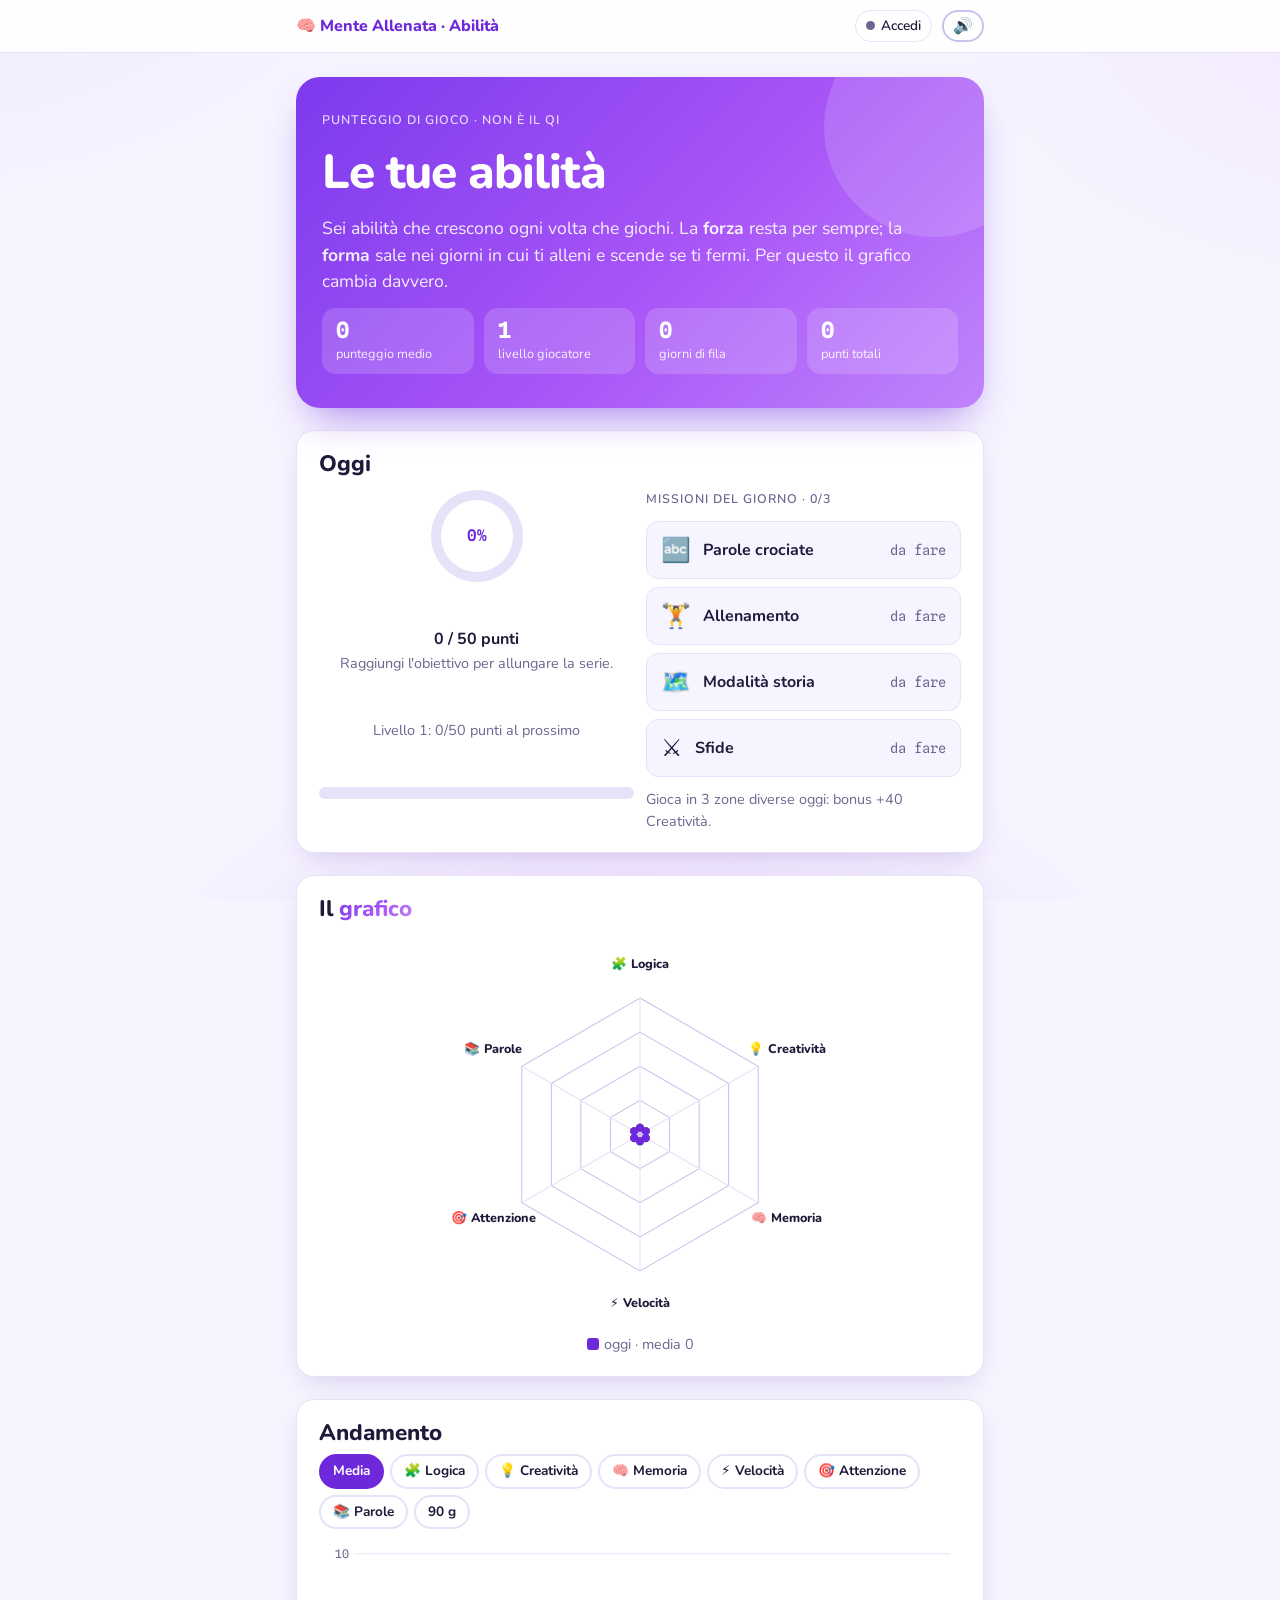
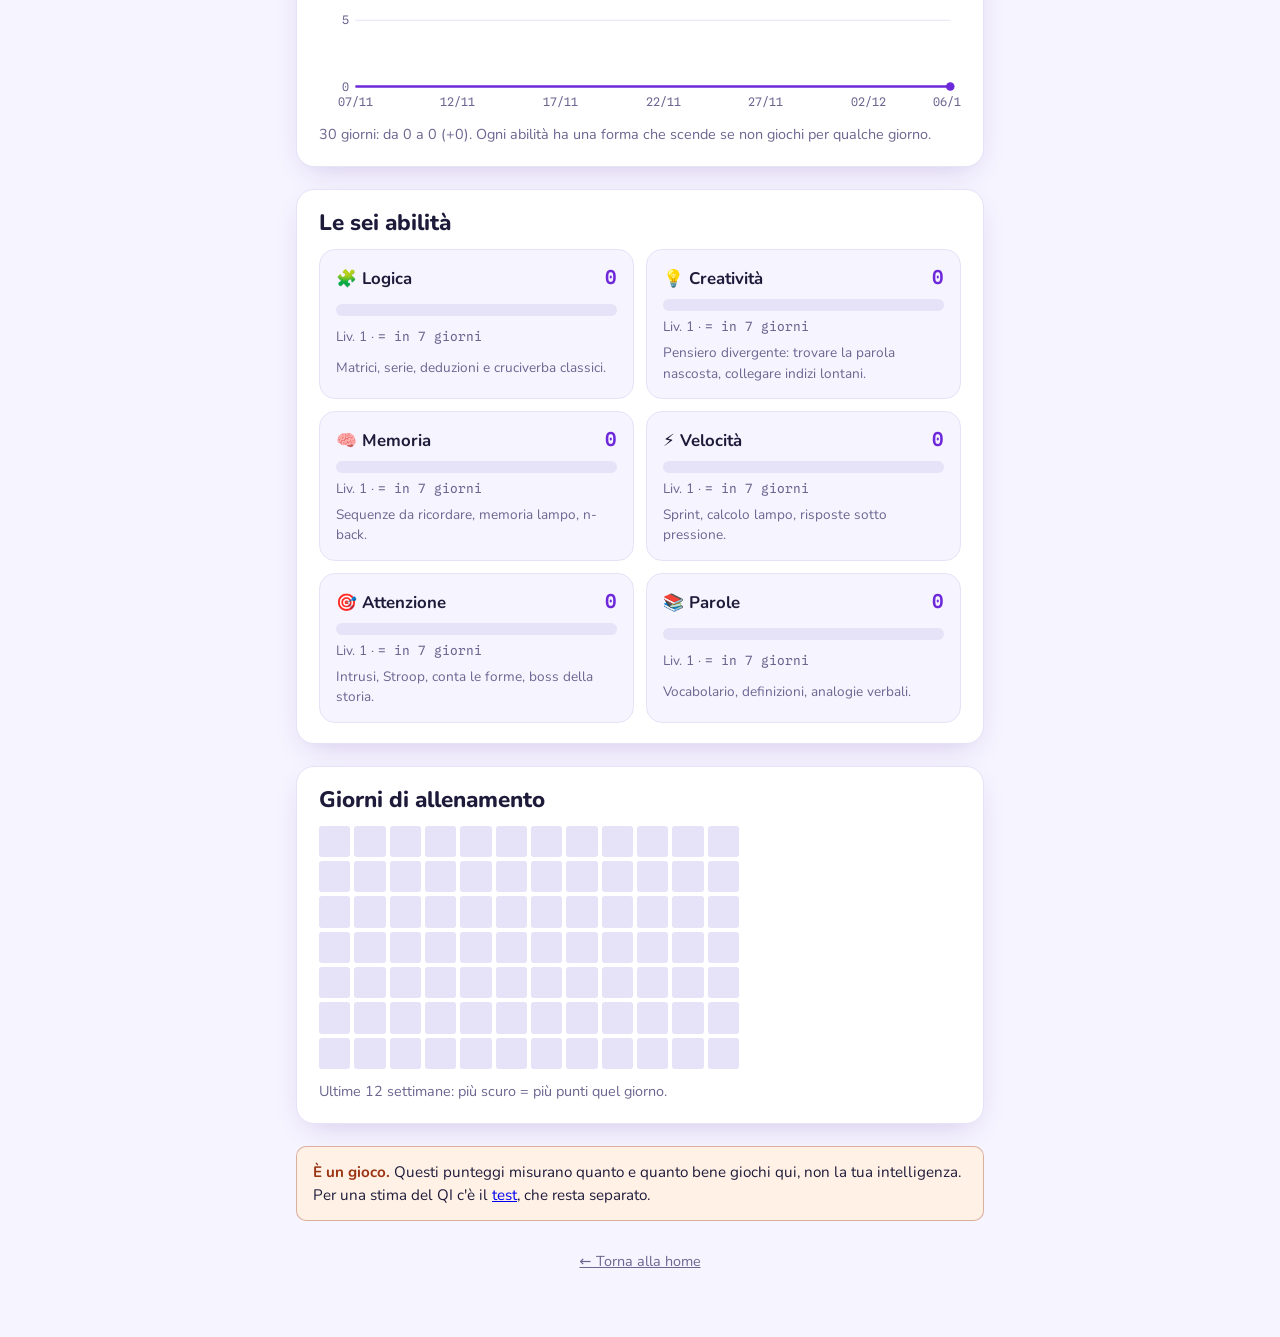
==== abilita/index.html @ a2bbafef "Parole crociate infinite e grafico delle abilità di gioco - parole/: parola nascosta stile CodyCross" ====
<!doctype html>
<html lang="it">
<head>
<meta charset="utf-8">
<meta name="viewport" content="width=device-width,initial-scale=1,viewport-fit=cover">
<title>Le tue abilità · Mente Allenata</title>
<meta name="description" content="Il grafico delle tue abilità di gioco: logica, creatività, memoria, velocità, attenzione e parole. Cresce con giochi, allenamenti, storia e parole crociate.">
<link rel="stylesheet" href="https://fonts.googleapis.com/css2?family=Nunito:wght@500;700;800&family=Spline+Sans+Mono:wght@400;500;600&display=swap">
<link rel="stylesheet" href="../stile.css">
<style>
.kpis{display:grid;grid-template-columns:repeat(auto-fit,minmax(130px,1fr));gap:10px}
.kpi{background:rgba(255,255,255,.16);border-radius:14px;padding:10px 14px;display:grid;gap:2px}
.kpi b{font-family:var(--font-mono);font-size:1.4rem;line-height:1.1}
.kpi span{font-size:.8rem;opacity:.9}
.top{display:grid;grid-template-columns:repeat(auto-fit,minmax(150px,1fr));gap:12px}
.big{font-size:2.6rem;font-weight:800;line-height:1}
.lvbar{height:12px;background:var(--border);border-radius:6px;overflow:hidden}.lvbar>i{display:block;height:100%;background:var(--grad);border-radius:6px}
.skills{display:grid;grid-template-columns:repeat(auto-fit,minmax(260px,1fr));gap:12px}
.skill{display:grid;gap:6px;padding:14px 16px;border-radius:16px;background:var(--bg);border:1px solid var(--border)}
.skill .h{display:flex;justify-content:space-between;align-items:baseline;gap:8px}
.skill .h b{font-size:1.05rem}.skill .h .p{font-family:var(--font-mono);font-weight:600;color:var(--brand);font-size:1.2rem}
.skill .d{font-size:.85rem;color:var(--muted)}
.skill .delta{font-size:.8rem;font-family:var(--font-mono)}.delta.up{color:var(--ok)}.delta.down{color:var(--bad)}
.missioni{display:grid;gap:8px}
.mis{display:flex;align-items:center;gap:12px;padding:10px 14px;border-radius:12px;background:var(--bg);border:1px solid var(--border);text-decoration:none;color:inherit}
.mis.ok{background:var(--ok-soft);border-color:color-mix(in srgb,var(--ok) 35%,transparent)}
.mis .ic{font-size:1.5rem}.mis b{flex:1}.mis .st{font-family:var(--font-mono);font-size:.85rem;color:var(--muted)}
.heat{display:grid;grid-template-columns:repeat(12,1fr);grid-auto-flow:column;grid-template-rows:repeat(7,1fr);gap:4px;max-width:420px}
.heat i{display:block;aspect-ratio:1;border-radius:3px;background:var(--border)}
.heat i.l1{background:var(--brand-200)}.heat i.l2{background:var(--brand-300)}.heat i.l3{background:var(--brand-400)}.heat i.l4{background:var(--brand)}
.ring{--p:0;width:92px;height:92px;border-radius:50%;background:conic-gradient(var(--brand) calc(var(--p)*1%),var(--border) 0);display:grid;place-items:center;margin:0 auto}
.ring span{width:72px;height:72px;border-radius:50%;background:var(--surface);display:grid;place-items:center;font-family:var(--font-mono);font-weight:600;color:var(--brand)}
.toggle{display:flex;gap:6px;flex-wrap:wrap}
.toggle button{appearance:none;border:2px solid var(--border);background:var(--surface);border-radius:999px;padding:5px 12px;font-weight:700;cursor:pointer;font-size:.85rem}
.toggle button.on{background:var(--brand);color:#fff;border-color:var(--brand)}
.chart.linea{height:auto;aspect-ratio:600/160}
</style>
</head>
<body>
<div class="bar"><div class="bar-in"><div class="title"><a href="../" style="color:inherit;text-decoration:none">🧠 Mente Allenata</a> · Abilità</div><div class="scores"></div><span id="cardAccedi" style="margin-left:auto"></span><span id="barSound"></span></div></div>
<main class="wrap" id="app">
<section class="hero">
  <div class="eyebrow">Punteggio di gioco · non è il QI</div>
  <h1>Le tue abilità</h1>
  <p>Sei abilità che crescono ogni volta che giochi. La <b>forza</b> resta per sempre; la <b>forma</b> sale nei giorni in cui ti alleni e scende se ti fermi. Per questo il grafico cambia davvero.</p>
  <div class="kpis" id="kpis"></div>
</section>
<section class="card stack"><div class="sec-head"><h2>Oggi</h2></div><div id="oggi"></div></section>
<section class="card stack"><h2>Il <span class="grad">grafico</span></h2><div id="radar"></div></section>
<section class="card stack"><div class="sec-head" style="display:flex;justify-content:space-between;flex-wrap:wrap;gap:8px;align-items:center"><h2>Andamento</h2><div class="toggle" id="toggle"></div></div><div id="linea"></div><p class="hint" id="lineaNota"></p></section>
<section class="card stack"><h2>Le sei abilità</h2><div class="skills" id="skills"></div></section>
<section class="card stack"><h2>Giorni di allenamento</h2><div class="heat" id="heat"></div><p class="hint">Ultime 12 settimane: più scuro = più punti quel giorno.</p></section>
<section class="note"><strong>È un gioco.</strong> Questi punteggi misurano quanto e quanto bene giochi qui, non la tua intelligenza. Per una stima del QI c'è il <a href="../test.html">test</a>, che resta separato.</section>
<p class="foot"><a href="../" style="color:var(--muted)">← Torna alla home</a></p>
</main>
<script>window.RACCOLTA_ENDPOINT="https://script.google.com/macros/s/AKfycbzgsmL26nxf3wzvzADgJ4ulpLXbfru19l_NfYDS-NGeXM5lYN4QLITrEe-sNHm23iBi/exec";</script>
<script src="../js/account.js"></script>
<script src="../sfide/effetti.js"></script>
<script src="../js/abilita.js"></script>
<script>
(function(){
'use strict';
const A=window.Abilita,FX=window.Effetti,$=(s)=>document.querySelector(s);
let campo='tot',giorni=30;
function render(){
  const s=A.stato();
  $('#kpis').innerHTML=`<div class="kpi"><b>${s.totale}</b><span>punteggio medio</span></div><div class="kpi"><b>${s.livello}</b><span>livello giocatore</span></div><div class="kpi"><b>${s.serie}${s.serie?' 🔥':''}</b><span>giorni di fila</span></div><div class="kpi"><b>${s.xp}</b><span>punti totali</span></div>`;
  const pct=Math.min(100,Math.round(100*s.oggi/s.obiettivo));
  const F=A.FONTI;const fontiMis=['parole','allenamento','storia','sfide'];
  const nf=fontiMis.filter(f=>s.fontiOggi[f]>0).length;
  const mis=fontiMis.map(f=>`<a class="mis ${s.fontiOggi[f]?'ok':''}" href="../${F[f].url}"><span class="ic">${F[f].ic}</span><b>${F[f].nome}</b><span class="st">${s.fontiOggi[f]?'✓ +'+s.fontiOggi[f]:'da fare'}</span></a>`).join('');
  $('#oggi').innerHTML=`<div class="two"><div class="stack" style="justify-items:center;text-align:center"><div class="ring" style="--p:${pct}"><span>${pct}%</span></div><div><b>${s.oggi} / ${s.obiettivo} punti</b><br><span class="hint">${pct>=100?'Obiettivo raggiunto! Serie salva. 🔥':'Raggiungi l\'obiettivo per allungare la serie.'}</span></div><div class="hint">Livello ${s.livello}: ${s.xpLivello}/${s.xpProssimo} punti al prossimo</div><div class="lvbar" style="width:100%"><i style="width:${Math.min(100,100*s.xpLivello/s.xpProssimo)}%"></i></div></div>
  <div class="stack"><div class="eyebrow">Missioni del giorno · ${nf}/3</div><div class="missioni">${mis}</div><span class="hint">${s.bonusOggi?'🎁 Bonus missioni preso: +40 Creatività.':'Gioca in 3 zone diverse oggi: bonus +40 Creatività.'}</span></div></div>`;
  $('#radar').innerHTML=A.radarHtml(s.punteggi)+`<div class="legend"><span><i style="background:var(--brand)"></i>oggi · media ${s.totale}</span></div>`;
  const ser=A.storico(giorni);$('#linea').innerHTML=A.lineaHtml(ser,campo==='tot'?'tot':'p_'+campo);
  const first=ser[0],last=ser[ser.length-1];const v0=campo==='tot'?first.tot:first.p[campo],v1=campo==='tot'?last.tot:last.p[campo];
  $('#lineaNota').textContent=`${giorni} giorni: da ${v0} a ${v1} (${v1-v0>=0?'+':''}${v1-v0}). Ogni abilità ha una forma che scende se non giochi per qualche giorno.`;
  $('#toggle').innerHTML=`<button class="${campo==='tot'?'on':''}" data-c="tot">Media</button>`+A.SKILLS.map(k=>`<button class="${campo===k.id?'on':''}" data-c="${k.id}">${k.ic} ${k.nome}</button>`).join('')+`<button class="${giorni===90?'on':''}" data-g="90">90 g</button>`;
  const prev=A.storico(8)[0].p;
  $('#skills').innerHTML=A.SKILLS.map(k=>{const p=s.punteggi[k.id],d=p-prev[k.id];return`<div class="skill"><div class="h"><b>${k.ic} ${k.nome}</b><span class="p">${p}</span></div><div class="lvbar"><i style="width:${Math.min(100,(p%50)*2)}%"></i></div><div class="d">Liv. ${A.livelloAbilita(p)} · <span class="delta ${d>0?'up':d<0?'down':''}">${d>0?'▲ +':d<0?'▼ ':''}${d||'='} in 7 giorni</span></div><div class="d">${k.desc}</div></div>`}).join('');
  // heat map 12 settimane (colonne = settimane, righe = lun..dom)
  const today=new Date();const dow=(today.getDay()+6)%7;const cells=[];const start=new Date(today);start.setDate(today.getDate()-dow-77);
  for(let i=0;i<84;i++){const d=new Date(start);d.setDate(start.getDate()+i);const k=A.dayKey(d);const g=s.giorni[k];const xp=g?g.xp:0;const l=xp>=s.obiettivo*2?4:xp>=s.obiettivo?3:xp>=20?2:xp>0?1:0;cells.push(`<i class="l${l}" title="${k}: ${xp} punti"></i>`)}
  $('#heat').innerHTML=cells.join('');
}
// la linea per singola abilità legge p_<id>: adattiamo lineaHtml passando un campo derivato
const _linea=A.lineaHtml;A.lineaHtml=(ser,c)=>{if(c.startsWith('p_')){const id=c.slice(2);ser=ser.map(x=>Object.assign({},x,{v:x.p[id]}));c='v'}return _linea(ser,c)};
document.addEventListener('click',e=>{const b=e.target.closest('#toggle button');if(!b)return;if(b.dataset.c)campo=b.dataset.c;if(b.dataset.g)giorni=giorni===90?30:90;render()});
$('#barSound').innerHTML=FX.soundButtonHtml();FX.bindSoundButton();
window.addEventListener('testqi:account',render);
render();
})();
</script>
</body>
</html>
---- stile.css ----
/* Tema unico e fisso (nessun tema chiaro/scuro di sistema): un solo colore di marca, il viola, con le sue sfumature. */
:root{
  --brand:#6d28d9; --brand-600:#5b21b6; --brand-400:#8b5cf6; --brand-300:#a78bfa; --brand-200:#ddd6fe; --brand-100:#ede9fe; --brand-50:#f5f3ff;
  --bg:#f6f4ff; --surface:#ffffff; --fg:#1e1b3a; --muted:#6b6690; --border:#e6e2f7; --border-strong:#c9c2ee;
  --accent:var(--brand); --accent-fg:#ffffff; --accent-soft:var(--brand-100);
  --warn:#9a3412; --warn-soft:#fff1e6; --ok:#166534; --ok-soft:#e3f8ea; --bad:#9f1239; --bad-soft:#ffe4ea;
  --me:var(--brand); --me-soft:var(--brand-100); --opp:#be185d; --opp-soft:#fce7f3;
  --focus:#7c3aed;
  --shadow:0 10px 30px -12px rgba(76,29,149,.25);
  --grad:linear-gradient(135deg,#7c3aed 0%,#a855f7 55%,#c084fc 100%);
  --font-body:'Nunito',system-ui,-apple-system,'Segoe UI',Roboto,sans-serif;
  --font-mono:'Spline Sans Mono',ui-monospace,SFMono-Regular,Menlo,Consolas,monospace;
}
*{box-sizing:border-box}
html,body{height:100%}
body{margin:0;background:var(--bg);background-image:radial-gradient(900px 500px at -10% -10%,#ede9fe 0%,transparent 60%),radial-gradient(800px 500px at 110% 0%,#f3e8ff 0%,transparent 60%),radial-gradient(900px 600px at 50% 120%,#e9d5ff 0%,transparent 60%);background-attachment:fixed;color:var(--fg);font-family:var(--font-body);font-size:16px;line-height:1.5;-webkit-font-smoothing:antialiased}
h1,h2,h3{text-wrap:balance;line-height:1.2;margin:0}
h1{font-size:clamp(1.9rem,5vw,2.8rem);font-weight:800;letter-spacing:-.02em}
.grad{background:var(--grad);-webkit-background-clip:text;background-clip:text;color:transparent}
h2{font-size:1.4rem;font-weight:800}
h3{font-size:1.05rem;font-weight:800}
p{margin:0}
button,select,input{font:inherit;color:inherit}
:focus-visible{outline:3px solid var(--focus);outline-offset:2px}
.mono{font-family:var(--font-mono);font-variant-numeric:tabular-nums}
svg{display:block;max-width:100%}

/* barra con punteggi e timer */
.bar{position:sticky;top:0;z-index:5;background:rgba(255,255,255,.85);backdrop-filter:blur(10px);border-bottom:1px solid var(--border)}
.bar-in{max-width:720px;margin:0 auto;padding-block:8px;padding-left:max(16px,env(safe-area-inset-left,0px));padding-right:max(16px,env(safe-area-inset-right,0px));display:flex;align-items:center;gap:10px;min-height:52px}
.bar .title{font-weight:800;color:var(--brand);min-width:0;overflow:hidden;text-overflow:ellipsis;white-space:nowrap}
.bar .scores{display:flex;gap:6px;min-width:0;flex:1;justify-content:center}
.bar .sc{display:inline-flex;align-items:center;gap:6px;padding:3px 10px;border-radius:999px;font-size:.9rem;min-width:0}
.bar .sc .n{overflow:hidden;text-overflow:ellipsis;white-space:nowrap;max-width:9ch;font-weight:500}
.bar .sc .v{font-family:var(--font-mono);font-weight:600}
.bar .sc.me{background:var(--me-soft);color:var(--me)}
.bar .sc.opp{background:var(--opp-soft);color:var(--opp)}
.bar .timer{margin-left:auto;font-family:var(--font-mono);font-variant-numeric:tabular-nums;font-weight:600;padding:4px 10px;border-radius:6px;background:var(--accent-soft);color:var(--fg);white-space:nowrap}
.bar .timer.low{background:var(--warn-soft);color:var(--warn)}
.bar .timer.hidden-timer{display:none}
.progress{height:3px;background:var(--border)}
.progress>i{display:block;height:100%;background:var(--accent);width:0;transition:width 1s linear}

.wrap{max-width:720px;margin:0 auto;padding-block:24px 64px;padding-left:max(16px,env(safe-area-inset-left,0px));padding-right:max(16px,env(safe-area-inset-right,0px));display:grid;gap:22px}
.eyebrow{font-size:.78rem;letter-spacing:.08em;text-transform:uppercase;color:var(--muted);font-weight:600}
.lede{font-size:1.1rem;color:var(--muted);max-width:60ch}
.stack{display:grid;gap:12px}
.card{background:var(--surface);border:1px solid var(--border);border-radius:18px;padding:20px 22px;display:grid;gap:12px;box-shadow:var(--shadow)}
.note{background:var(--warn-soft);border:1px solid color-mix(in srgb,var(--warn) 35%,transparent);border-radius:10px;padding:14px 16px;font-size:.95rem}
.note strong{color:var(--warn)}
.err{background:var(--bad-soft);border:1px solid color-mix(in srgb,var(--bad) 35%,transparent);border-radius:10px;padding:14px 16px;font-size:.95rem}
.btn{appearance:none;border:2px solid var(--border-strong);background:var(--surface);border-radius:999px;padding:11px 20px;font-weight:800;cursor:pointer;display:inline-flex;align-items:center;gap:8px;text-decoration:none;color:var(--fg);transition:transform .15s,box-shadow .15s}
.btn:active{transform:scale(.97)}
.btn:hover{border-color:var(--fg)}
.btn.primary{background:var(--grad);color:#fff;border-color:transparent;box-shadow:0 8px 20px -8px rgba(109,40,217,.7)}
.btn.primary:hover{filter:brightness(1.06);box-shadow:0 12px 24px -8px rgba(109,40,217,.8)}
.btn.big{font-size:1.1rem;padding:14px 22px}
.btn[disabled]{opacity:.5;cursor:not-allowed}
.actions{display:flex;flex-wrap:wrap;gap:10px;align-items:center}
.two{display:grid;grid-template-columns:repeat(auto-fit,minmax(240px,1fr));gap:12px}
.field{display:grid;gap:6px}
.field label{font-weight:500}
.field input,.field select{padding:10px 12px;border:2px solid var(--border);border-radius:8px;background:var(--surface);color:var(--fg);width:100%}
.field input.code{font-family:var(--font-mono);font-size:1.4rem;letter-spacing:.2em;text-transform:uppercase;max-width:220px}
.field input:focus,.field select:focus{border-color:var(--accent);outline:none}
.hint{color:var(--muted);font-size:.9rem}
.checks{display:flex;flex-wrap:wrap;gap:8px 16px}
.checks label{display:inline-flex;gap:6px;align-items:center;font-weight:500}
.codebox{display:grid;gap:6px;justify-items:center;padding:22px;background:var(--surface);border:2px dashed var(--brand-300);border-radius:18px;box-shadow:var(--shadow)}
.codebox .code{font-family:var(--font-mono);font-size:clamp(2.4rem,10vw,3.4rem);font-weight:600;letter-spacing:.25em;color:var(--accent)}
.codebox .lnk{font-family:var(--font-mono);font-size:.85rem;color:var(--muted);overflow-wrap:anywhere;text-align:center}
.pl{display:flex;align-items:center;gap:10px;padding:10px 12px;border-radius:8px;background:var(--bg)}
.pl .dot{width:10px;height:10px;border-radius:50%;background:var(--border-strong);flex:none}
.pl .dot.on{background:var(--ok)}
.pl .nm{font-weight:600}
.pl .st{color:var(--muted);font-size:.9rem;margin-left:auto}
.spin{display:inline-block;width:14px;height:14px;border:2px solid var(--border-strong);border-top-color:var(--accent);border-radius:50%;animation:sp 1s linear infinite;vertical-align:-2px}
@keyframes sp{to{transform:rotate(360deg)}}

/* quesito */
.q{font-size:1.15rem;font-weight:500}
.q .small{display:block;color:var(--muted);font-size:.9rem;font-weight:400;margin-top:4px}
.seq{font-family:var(--font-mono);font-size:clamp(1.4rem,5vw,2rem);font-weight:600;letter-spacing:.04em;display:flex;flex-wrap:wrap;gap:.3em .6em;align-items:baseline}
.seq .qm{color:var(--accent)}
.analogy{font-size:clamp(1.3rem,4.5vw,1.8rem);font-weight:600;display:flex;flex-wrap:wrap;gap:.25em .5em;align-items:baseline}
.analogy .qm{color:var(--accent)}
.analogy .op{color:var(--muted);font-weight:400}
.opts{display:grid;gap:10px}
.opts.text{grid-template-columns:repeat(auto-fit,minmax(140px,1fr))}
.opts.fig{grid-template-columns:repeat(auto-fit,minmax(100px,1fr))}
.opt{appearance:none;border:2px solid var(--border);background:var(--surface);border-radius:14px;box-shadow:0 2px 8px -4px rgba(76,29,149,.15);padding:12px 14px;cursor:pointer;display:flex;align-items:center;gap:12px;text-align:left;min-width:0;position:relative}
.opt:hover{border-color:var(--brand-300);transform:translateY(-1px)}
.opt.sel{border-color:var(--me);background:var(--me-soft)}
.opt.right{border-color:var(--ok);background:var(--ok-soft)}
.opt.wrong{border-color:var(--bad);background:var(--bad-soft)}
.opt[disabled]{cursor:default}
.opt .k{font-family:var(--font-mono);font-size:.8rem;color:var(--muted);flex:none;width:1.4em}
.opt .v{font-weight:500;min-width:0;overflow-wrap:anywhere}
.opt.fig{flex-direction:column;align-items:center;gap:6px;padding:10px}
.opt.fig svg{width:100%;height:auto;max-width:110px;aspect-ratio:1;color:var(--fg)}
.opt .tag{position:absolute;top:-8px;right:-6px;display:flex;gap:3px}
.opt .tag i{font-style:normal;font-size:.7rem;font-weight:700;padding:1px 6px;border-radius:999px;color:#fff}
.opt .tag i.me{background:var(--me)}
.opt .tag i.opp{background:var(--opp)}
.grid3{display:grid;grid-template-columns:repeat(3,minmax(0,1fr));gap:8px;max-width:360px;width:100%;background:var(--surface);border:1px solid var(--border);border-radius:12px;padding:10px}
.grid3 .cell{aspect-ratio:1;min-width:0;border:1px solid var(--border);border-radius:6px;display:flex;align-items:center;justify-content:center;color:var(--fg)}
.grid3 .cell svg{width:92%;height:92%}
.grid3 .cell.ask{border:2px dashed var(--accent);color:var(--accent);font-family:var(--font-mono);font-size:1.8rem;font-weight:600}
.figbox{background:var(--surface);border:1px solid var(--border);border-radius:12px;padding:14px;display:inline-flex;color:var(--fg)}
.figbox svg{width:150px;height:150px;aspect-ratio:1}
.wait{display:flex;align-items:center;gap:10px;padding:12px 14px;border-radius:8px;background:var(--surface);border:1px solid var(--border);color:var(--muted)}

/* esito del turno */
.verdict{display:grid;gap:10px}
.vrow{display:grid;grid-template-columns:1fr auto auto;gap:12px;align-items:center;padding:10px 14px;border-radius:8px;background:var(--surface);border:1px solid var(--border)}
.vrow.me{border-left:4px solid var(--me)}
.vrow.opp{border-left:4px solid var(--opp)}
.vrow .nm{font-weight:600;min-width:0;overflow:hidden;text-overflow:ellipsis;white-space:nowrap}
.vrow .t{font-family:var(--font-mono);color:var(--muted);font-size:.9rem}
.vrow .pt{font-family:var(--font-mono);font-weight:700;font-size:1.1rem}
.vrow .pt.ok{color:var(--ok)}
.vrow .pt.bad{color:var(--bad)}
.countdown{font-family:var(--font-mono);font-size:clamp(4rem,20vw,7rem);font-weight:600;text-align:center;line-height:1;padding:40px 0;color:var(--accent)}

/* fine partita */
.final{display:grid;gap:6px;padding:26px 24px;background:var(--surface);border:1px solid var(--border);border-radius:20px;text-align:center;box-shadow:var(--shadow)}
.final .big{font-size:clamp(1.8rem,7vw,2.6rem);font-weight:800;line-height:1.1;background:var(--grad);-webkit-background-clip:text;background-clip:text;color:transparent}
.final .sub{color:var(--muted)}
.scoreline{display:grid;grid-template-columns:1fr auto 1fr;gap:16px;align-items:center;padding:14px 0}
.scoreline .p{display:grid;gap:2px;text-align:center}
.scoreline .p .n{font-weight:600;overflow:hidden;text-overflow:ellipsis;white-space:nowrap}
.scoreline .p .v{font-family:var(--font-mono);font-size:clamp(2rem,9vw,3rem);font-weight:600;line-height:1}
.scoreline .p.me .v{color:var(--me)}
.scoreline .p.opp .v{color:var(--opp)}
.scoreline .vs{color:var(--muted);font-weight:600}
table{border-collapse:collapse;width:100%;font-size:.95rem}
td,th{text-align:left;padding:8px 6px;border-bottom:1px solid var(--border);vertical-align:top}
th{font-weight:600;color:var(--muted);font-size:.85rem;text-transform:uppercase;letter-spacing:.05em}
td.num{font-family:var(--font-mono);font-variant-numeric:tabular-nums;text-align:right}
td.num.ok{color:var(--ok)}
td.num.bad{color:var(--bad)}
details{border:1px solid var(--border);border-radius:10px;background:var(--surface)}
details summary{cursor:pointer;padding:12px 16px;font-weight:600}
details .body{padding:0 16px 16px;display:grid;gap:12px}
@media (max-width:480px){
  .bar.ingame .title{display:none}
  .grid3{max-width:100%}
}
@media (prefers-reduced-motion:reduce){ .progress>i{transition:none} .spin{animation:none} }

/* comuni alle pagine di allenamento */
.grid3 .cell.ans{border:2px solid var(--ok);background:var(--ok-soft)}
.areas{display:grid;grid-template-columns:repeat(auto-fit,minmax(200px,1fr));gap:12px}
.area{background:var(--surface);border:2px solid var(--border);border-radius:18px;padding:16px 18px;display:grid;gap:8px;text-align:left;cursor:pointer;color:inherit;box-shadow:var(--shadow);transition:transform .15s,border-color .15s;font:inherit}
.area:hover{border-color:var(--brand-300);transform:translateY(-2px)}
.area .ic{font-size:1.6rem;line-height:1}
.area b{font-size:1.05rem}
.area .lv{display:flex;justify-content:space-between;align-items:center;font-size:.9rem;color:var(--muted)}
.area .lv .mono{color:var(--accent);font-weight:600}
.area .track{height:8px;background:var(--border);border-radius:4px;overflow:hidden}
.area .track>i{display:block;height:100%;background:var(--accent);border-radius:4px}
.area svg.spark{width:100%;height:36px;color:var(--accent)}
.badges{display:flex;flex-wrap:wrap;gap:8px}
.badge{display:inline-flex;align-items:center;gap:6px;padding:6px 12px;border-radius:999px;background:var(--surface);border:1px solid var(--border);font-size:.9rem}
.badge.off{opacity:.45;filter:grayscale(1)}
.badge .e{font-size:1.1rem}
.stat{display:grid;gap:2px;text-align:center}
.stat .v{font-family:var(--font-mono);font-size:1.6rem;font-weight:600;line-height:1.1}
.stat .l{font-size:.8rem;color:var(--muted);text-transform:uppercase;letter-spacing:.05em}
.stats{display:grid;grid-template-columns:repeat(auto-fit,minmax(110px,1fr));gap:12px}
.fb{display:grid;gap:8px;padding:14px 16px;border-radius:10px;border:1px solid var(--border);background:var(--surface)}
.fb.ok{border-color:var(--ok);background:var(--ok-soft)}
.fb.bad{border-color:var(--bad);background:var(--bad-soft)}
.fb b{font-size:1.1rem}
.memshow{height:160px;display:flex;align-items:center;justify-content:center;background:var(--surface);border:1px solid var(--border);border-radius:12px;font-family:var(--font-mono);font-size:4rem;font-weight:600;letter-spacing:.05em}
.memshow.small{font-size:1.05rem;color:var(--muted);font-family:var(--font-body);font-weight:400}
.field input.mem{font-family:var(--font-mono);font-size:1.4rem;letter-spacing:.15em;max-width:360px}
.chart{width:100%;height:160px;color:var(--accent)}
.chart text{fill:var(--muted);font-size:11px;font-family:var(--font-mono)}
.presets{display:flex;flex-wrap:wrap;gap:8px}
.preset{appearance:none;border:2px solid var(--border);background:var(--surface);border-radius:999px;padding:6px 14px;font-weight:600;cursor:pointer;font-size:.9rem}
.preset.on{border-color:var(--accent);background:var(--accent-soft)}
.vs-rec{font-size:.95rem;color:var(--muted)}

/* home */
.hero{display:grid;gap:14px;padding:34px 26px;border-radius:24px;background:var(--grad);color:#fff;box-shadow:0 20px 40px -16px rgba(109,40,217,.6);position:relative;overflow:hidden}
.hero::after{content:"";position:absolute;right:-60px;top:-60px;width:220px;height:220px;border-radius:50%;background:rgba(255,255,255,.14)}
.hero h1{color:#fff;font-size:clamp(2rem,6vw,3rem)}
.hero p{color:rgba(255,255,255,.9);font-size:1.1rem;max-width:56ch}
.hero .eyebrow{color:rgba(255,255,255,.8)}
.hero .btn.light{background:#fff;color:var(--brand);border-color:#fff}
.tiles{display:grid;grid-template-columns:repeat(auto-fit,minmax(230px,1fr));gap:14px}
.tile{display:grid;gap:8px;padding:20px;border-radius:18px;background:var(--surface);border:2px solid var(--border);box-shadow:var(--shadow);text-decoration:none;color:inherit;transition:transform .15s,border-color .15s;position:relative;align-content:start}
.tile:hover{transform:translateY(-3px);border-color:var(--brand-300)}
.tile .ic{font-size:2rem;line-height:1}
.tile b{font-size:1.15rem;font-weight:800}
.tile span{color:var(--muted)}
.tile .cta{color:var(--brand);font-weight:800;margin-top:4px}
.tile .pill{position:absolute;top:14px;right:14px;background:var(--brand-100);color:var(--brand)}
.radar{width:100%;max-width:420px;height:auto;margin:0 auto;display:block}
.radar .grid{fill:none;stroke:var(--border-strong)}
.radar .axis{stroke:var(--border)}
.radar .lab{font-size:12px;font-weight:800;fill:var(--fg)}
.radar .area1{fill:rgba(124,58,237,.25);stroke:var(--brand);stroke-width:2.5}
.radar .area2{fill:rgba(190,24,93,.15);stroke:var(--opp);stroke-width:2;stroke-dasharray:5 4}
.legend{display:flex;flex-wrap:wrap;gap:14px;justify-content:center;font-size:.9rem;color:var(--muted)}
.legend i{display:inline-block;width:12px;height:12px;border-radius:3px;vertical-align:-1px;margin-right:5px}
.share{display:grid;gap:8px}
.share textarea{width:100%;min-height:96px;font:inherit;font-size:.95rem;padding:10px 12px;border:2px solid var(--border);border-radius:12px;background:var(--surface);color:var(--fg);resize:vertical}
.foot{color:var(--muted);font-size:.9rem;text-align:center;padding-top:8px}
.area.serio{border-color:var(--brand-200);background:linear-gradient(180deg,#fff 0%,var(--brand-50) 100%)}
.area.serio b::after{content:' · serio';font-weight:700;color:var(--brand);font-size:.8rem}

/* cellulare: pulsanti grandi e a tutta larghezza */
.btn.wide{width:100%;justify-content:center}
@media (max-width:560px){
  .btn.big{width:100%;justify-content:center;padding:15px 20px;font-size:1.1rem}
  .actions>.btn{flex:1 1 auto;justify-content:center}
  .opts.text{grid-template-columns:1fr 1fr}
  .opts.fig{grid-template-columns:repeat(3,1fr)}
  .opt{padding:14px 12px;min-height:56px}
  .opt.fig{padding:8px}
  .codebox .code{font-size:2.6rem}
}

/* pulsante account dentro la barra (sfide e allenamento) */
.bar #cardAccedi{display:inline-flex;margin-left:6px}
.bar #cardAccedi .acc-btn{position:static!important;padding:5px 10px!important;font-size:.85rem!important;box-shadow:none!important;margin:0!important}
.bar.ingame #cardAccedi{display:none}

/* menu ⚙️ in alto a destra: accesso, suoni, installa l'app */
.bar-in{position:relative}
#barMenu{margin-left:auto;position:relative;flex:none}
.bar .timer:not(.hidden-timer)~#barMenu{margin-left:0}
#barMenu #menuBtn{position:relative}
#barMenu .dot{position:absolute;top:2px;right:2px;width:9px;height:9px;border-radius:50%;background:var(--ok);border:2px solid #fff}
.menu-pop{position:absolute;top:calc(100% + 8px);right:0;width:min(280px,calc(100vw - 24px));background:var(--surface);border:1px solid var(--border);border-radius:16px;box-shadow:var(--shadow);padding:6px;display:grid;gap:2px;z-index:20;text-align:left}
.menu-row{display:flex;align-items:center;justify-content:space-between;gap:10px;padding:8px 10px;border-radius:10px;min-height:44px;font:inherit;background:none;border:0;color:inherit;width:100%;text-decoration:none;text-align:left}
.menu-row .menu-lab{font-weight:700;white-space:nowrap}
.menu-act{cursor:pointer}.menu-act:hover{background:var(--brand-50)}
.menu-pop #cardAccedi{display:inline-flex}
.menu-pop #cardAccedi .acc-btn{position:static!important;padding:5px 12px!important;font-size:.85rem!important;box-shadow:none!important;margin:0!important}
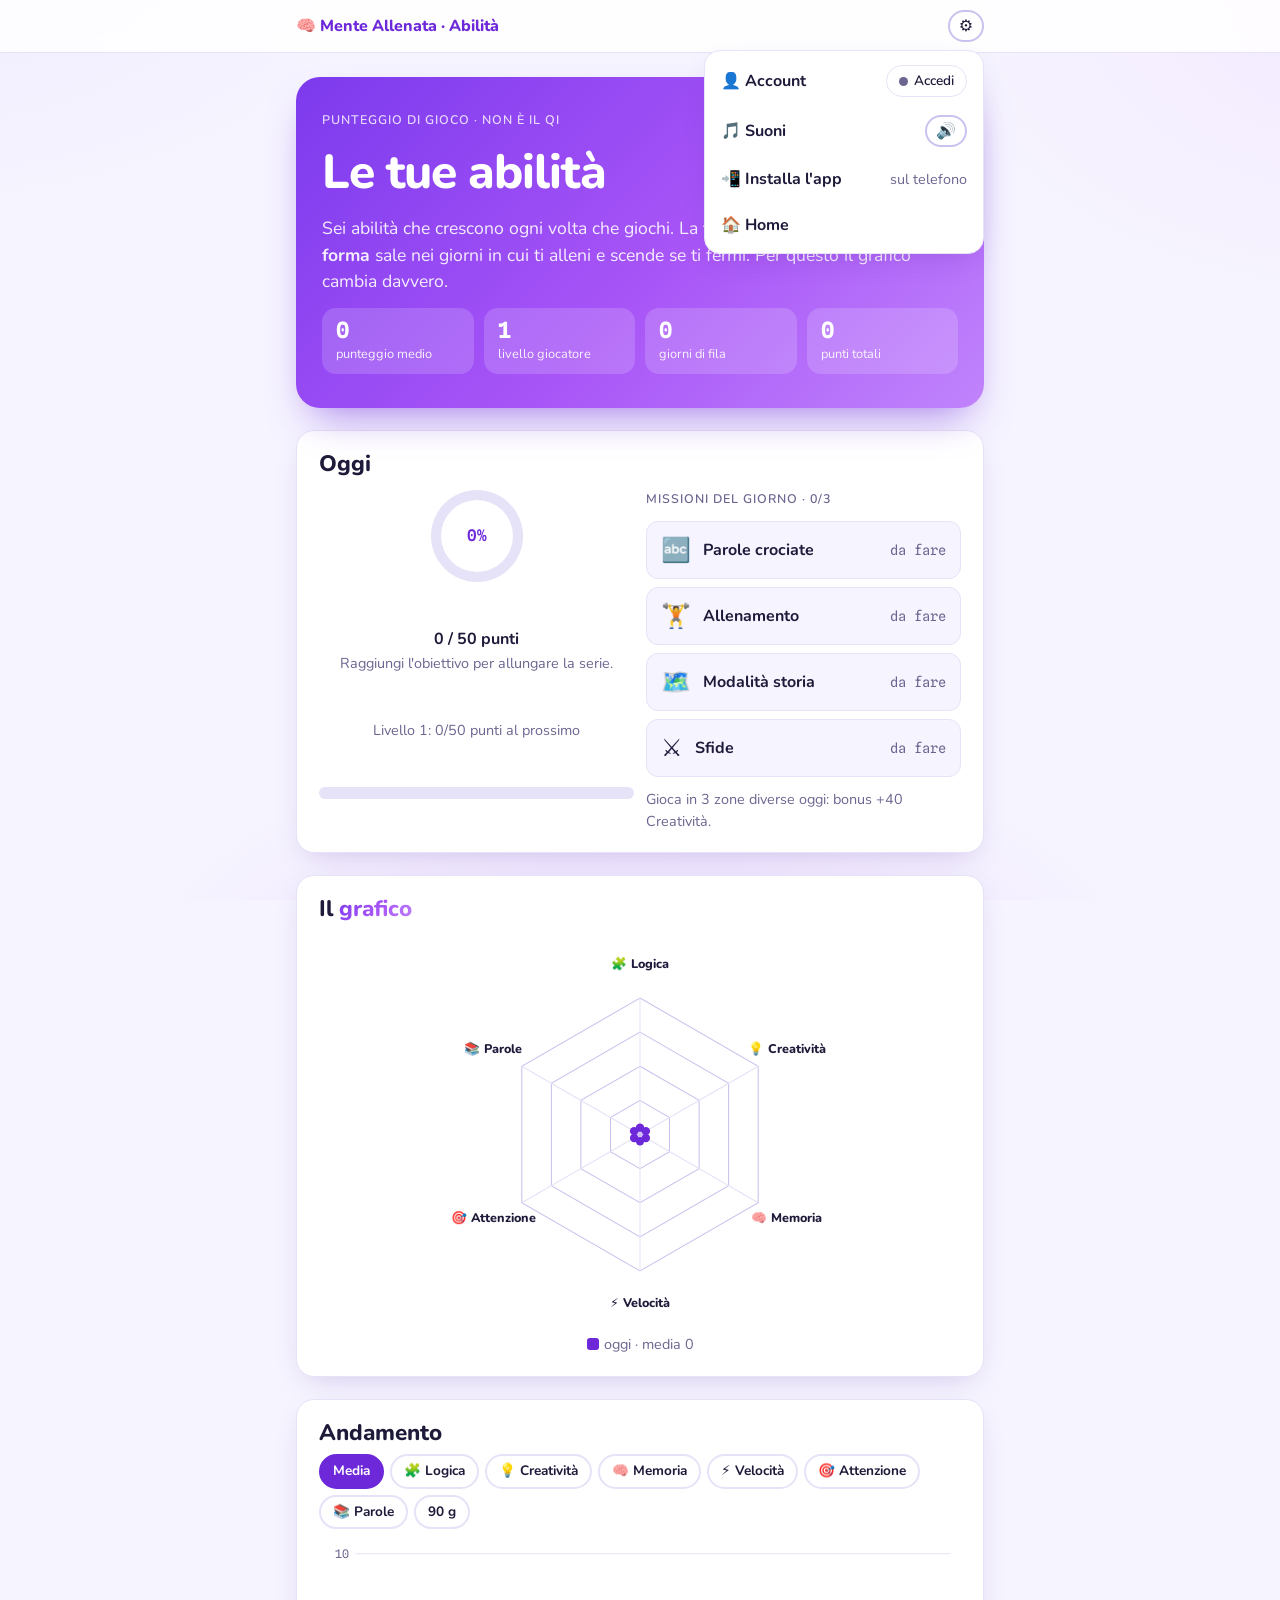
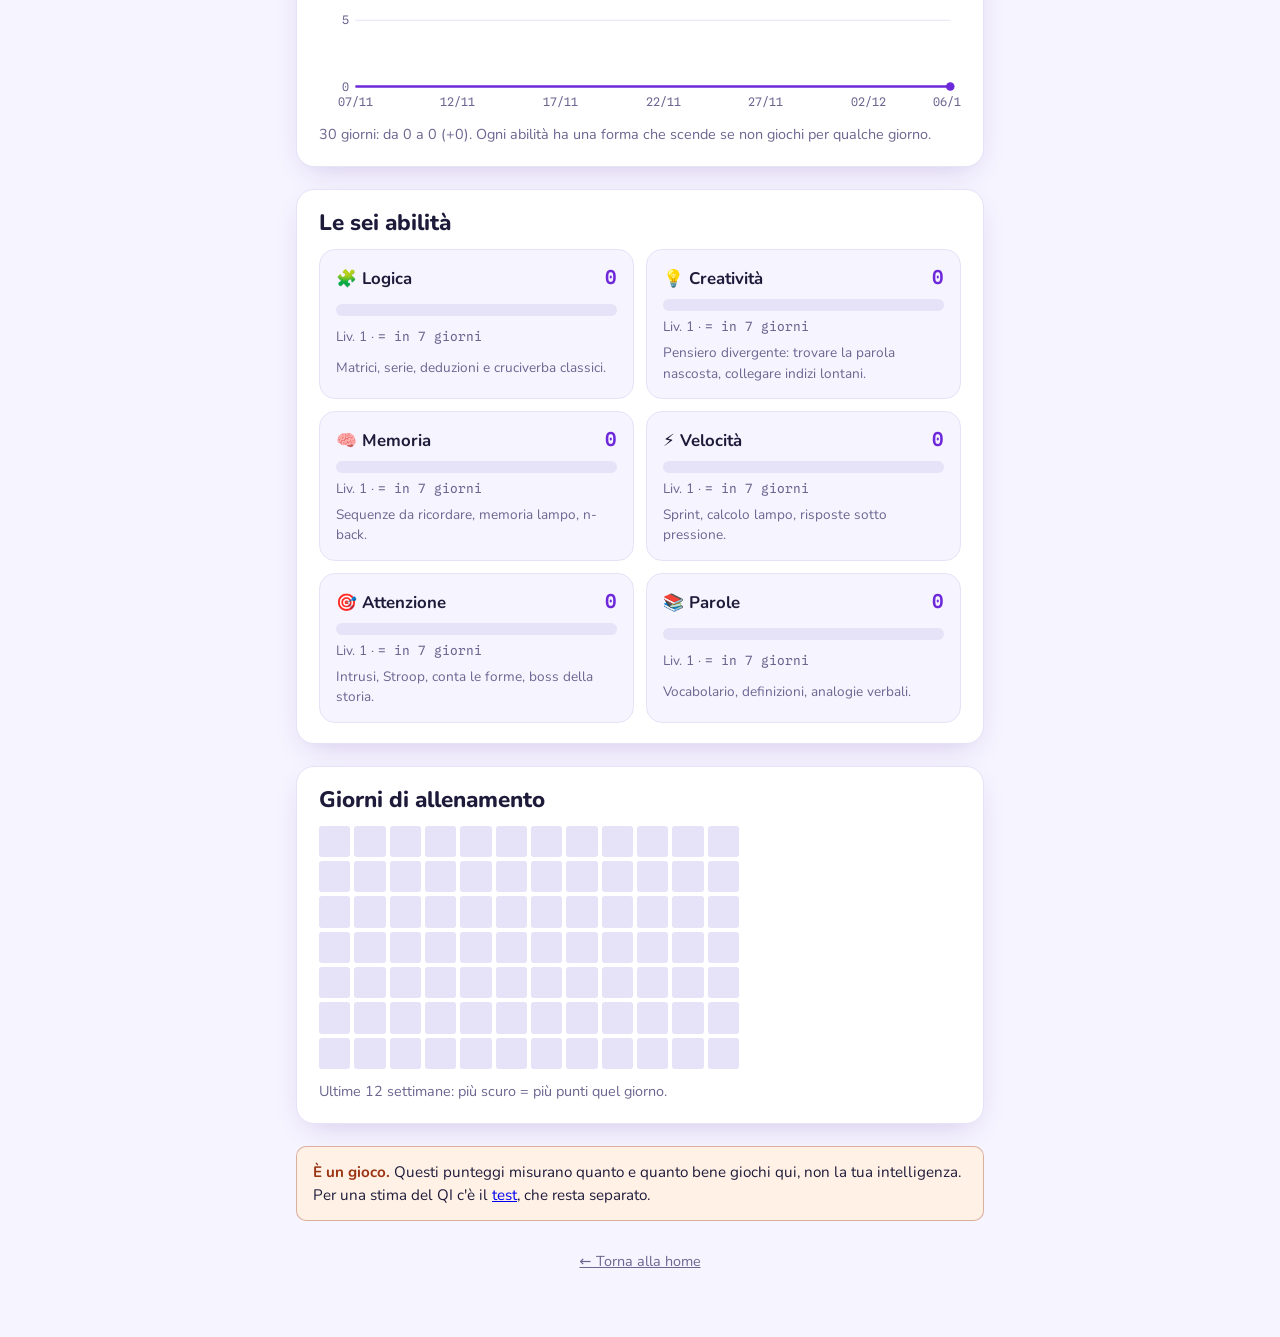
==== commit 70efed22: "Riallineamento su main: menu ⚙️ e PWA nelle nuove pagine Co-Authored-By: Claude Fable 5.1 <noreply@a" ====
--- a/abilita/index.html
+++ b/abilita/index.html
@@ -37,7 +37,7 @@
 </style>
 </head>
 <body>
-<div class="bar"><div class="bar-in"><div class="title"><a href="../" style="color:inherit;text-decoration:none">🧠 Mente Allenata</a> · Abilità</div><div class="scores"></div><span id="cardAccedi" style="margin-left:auto"></span><span id="barSound"></span></div></div>
+<div class="bar"><div class="bar-in"><div class="title"><a href="../" style="color:inherit;text-decoration:none">🧠 Mente Allenata</a> · Abilità</div><div class="scores"></div></div></div>
 <main class="wrap" id="app">
 <section class="hero">
   <div class="eyebrow">Punteggio di gioco · non è il QI</div>
@@ -56,6 +56,7 @@
 <script>window.RACCOLTA_ENDPOINT="https://script.google.com/macros/s/AKfycbzgsmL26nxf3wzvzADgJ4ulpLXbfru19l_NfYDS-NGeXM5lYN4QLITrEe-sNHm23iBi/exec";</script>
 <script src="../js/account.js"></script>
 <script src="../sfide/effetti.js"></script>
+<script src="../js/menu.js"></script>
 <script src="../js/abilita.js"></script>
 <script>
 (function(){
@@ -86,10 +87,10 @@
 // la linea per singola abilità legge p_<id>: adattiamo lineaHtml passando un campo derivato
 const _linea=A.lineaHtml;A.lineaHtml=(ser,c)=>{if(c.startsWith('p_')){const id=c.slice(2);ser=ser.map(x=>Object.assign({},x,{v:x.p[id]}));c='v'}return _linea(ser,c)};
 document.addEventListener('click',e=>{const b=e.target.closest('#toggle button');if(!b)return;if(b.dataset.c)campo=b.dataset.c;if(b.dataset.g)giorni=giorni===90?30:90;render()});
-$('#barSound').innerHTML=FX.soundButtonHtml();FX.bindSoundButton();
 window.addEventListener('testqi:account',render);
 render();
 })();
 </script>
+<script src="../js/pwa.js"></script>
 </body>
 </html>
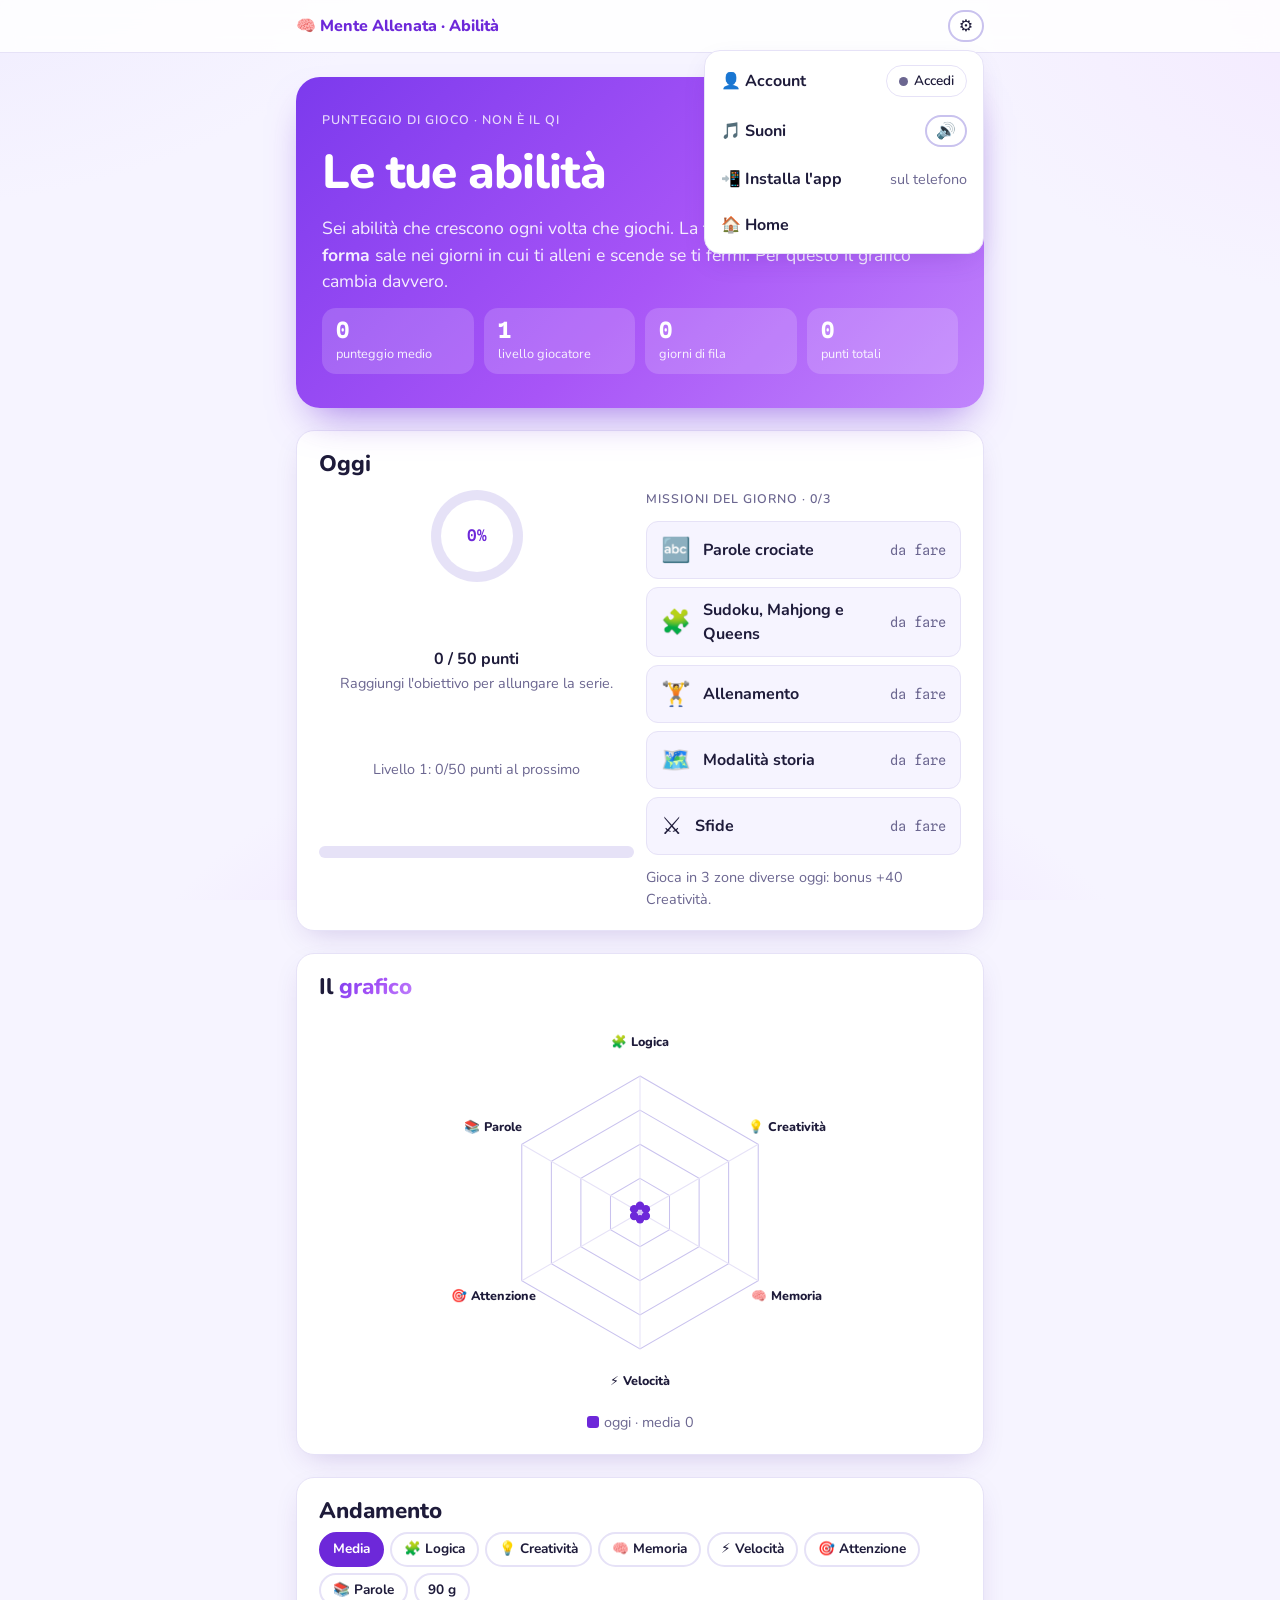
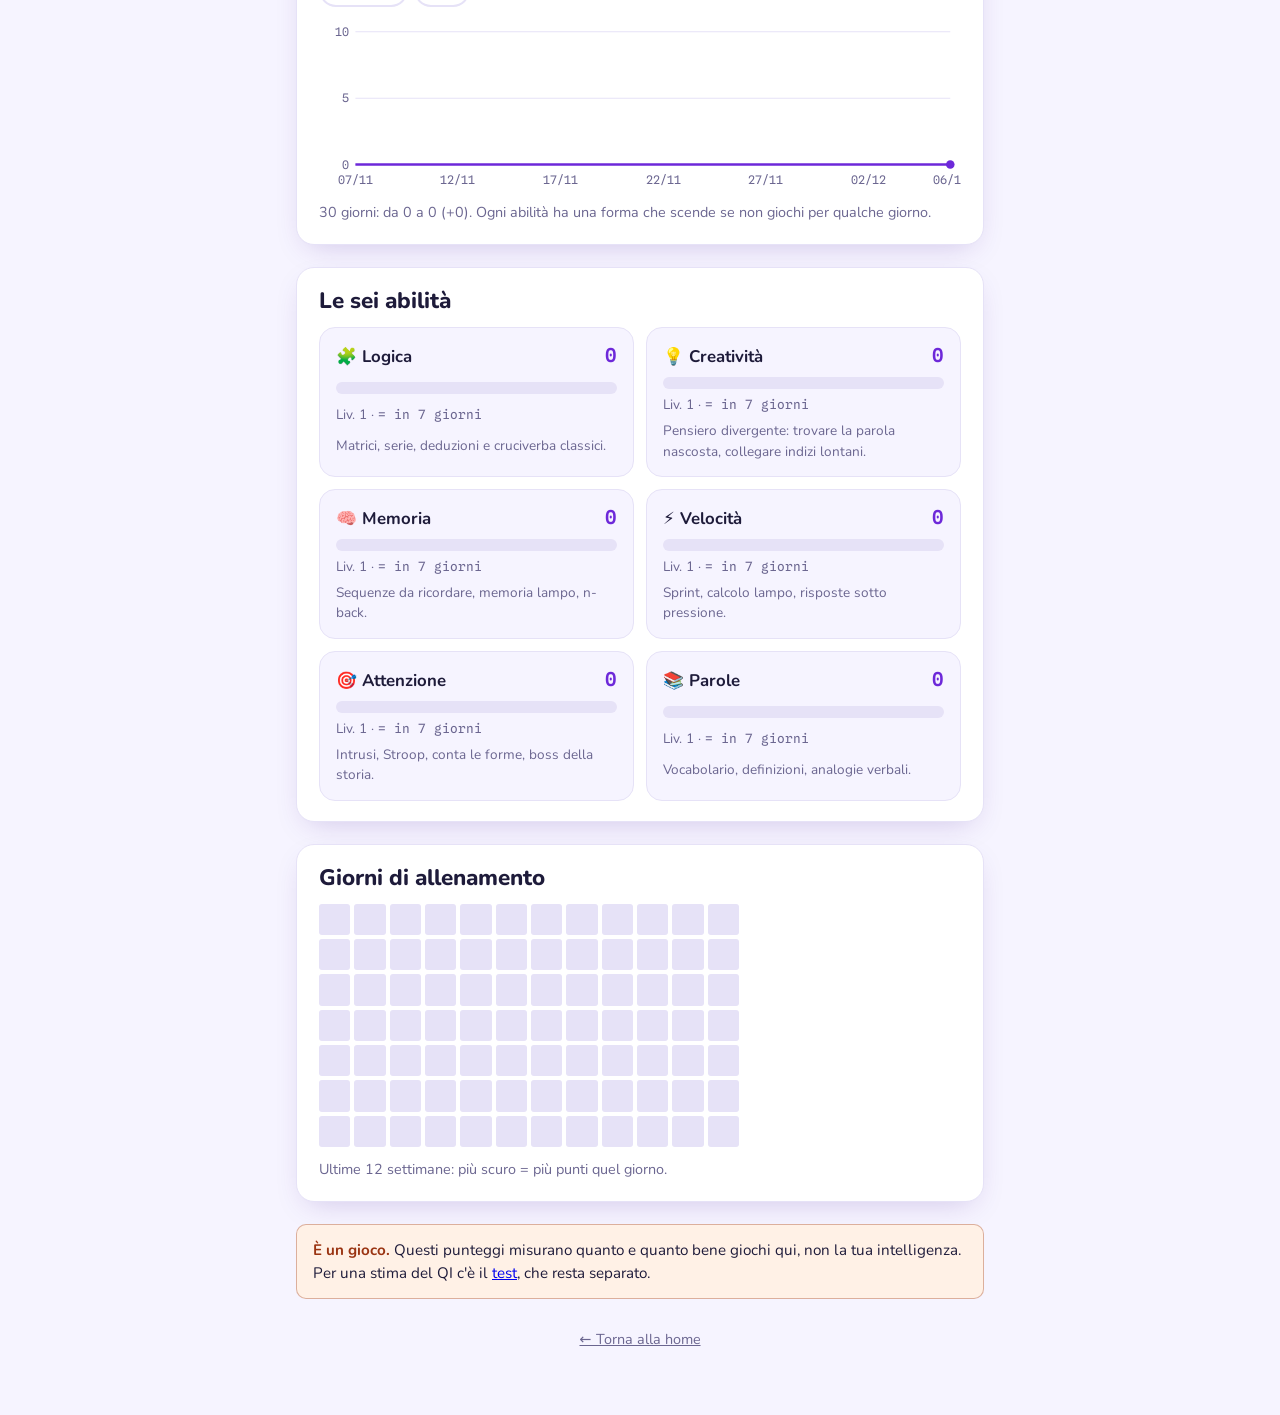
==== commit 748b5642: "Abilità: punti anche da Sudoku, Mahjong e Queens Co-Authored-By: Claude Fable 5.1 <noreply@anthropic" ====
--- a/abilita/index.html
+++ b/abilita/index.html
@@ -54,9 +54,9 @@
 <p class="foot"><a href="../" style="color:var(--muted)">← Torna alla home</a></p>
 </main>
 <script>window.RACCOLTA_ENDPOINT="https://script.google.com/macros/s/AKfycbzgsmL26nxf3wzvzADgJ4ulpLXbfru19l_NfYDS-NGeXM5lYN4QLITrEe-sNHm23iBi/exec";</script>
-<script src="../js/account.js"></script>
 <script src="../sfide/effetti.js"></script>
 <script src="../js/menu.js"></script>
+<script src="../js/account.js"></script>
 <script src="../js/abilita.js"></script>
 <script>
 (function(){
@@ -67,7 +67,7 @@
   const s=A.stato();
   $('#kpis').innerHTML=`<div class="kpi"><b>${s.totale}</b><span>punteggio medio</span></div><div class="kpi"><b>${s.livello}</b><span>livello giocatore</span></div><div class="kpi"><b>${s.serie}${s.serie?' 🔥':''}</b><span>giorni di fila</span></div><div class="kpi"><b>${s.xp}</b><span>punti totali</span></div>`;
   const pct=Math.min(100,Math.round(100*s.oggi/s.obiettivo));
-  const F=A.FONTI;const fontiMis=['parole','allenamento','storia','sfide'];
+  const F=A.FONTI;const fontiMis=['parole','giochi','allenamento','storia','sfide'];
   const nf=fontiMis.filter(f=>s.fontiOggi[f]>0).length;
   const mis=fontiMis.map(f=>`<a class="mis ${s.fontiOggi[f]?'ok':''}" href="../${F[f].url}"><span class="ic">${F[f].ic}</span><b>${F[f].nome}</b><span class="st">${s.fontiOggi[f]?'✓ +'+s.fontiOggi[f]:'da fare'}</span></a>`).join('');
   $('#oggi').innerHTML=`<div class="two"><div class="stack" style="justify-items:center;text-align:center"><div class="ring" style="--p:${pct}"><span>${pct}%</span></div><div><b>${s.oggi} / ${s.obiettivo} punti</b><br><span class="hint">${pct>=100?'Obiettivo raggiunto! Serie salva. 🔥':'Raggiungi l\'obiettivo per allungare la serie.'}</span></div><div class="hint">Livello ${s.livello}: ${s.xpLivello}/${s.xpProssimo} punti al prossimo</div><div class="lvbar" style="width:100%"><i style="width:${Math.min(100,100*s.xpLivello/s.xpProssimo)}%"></i></div></div>
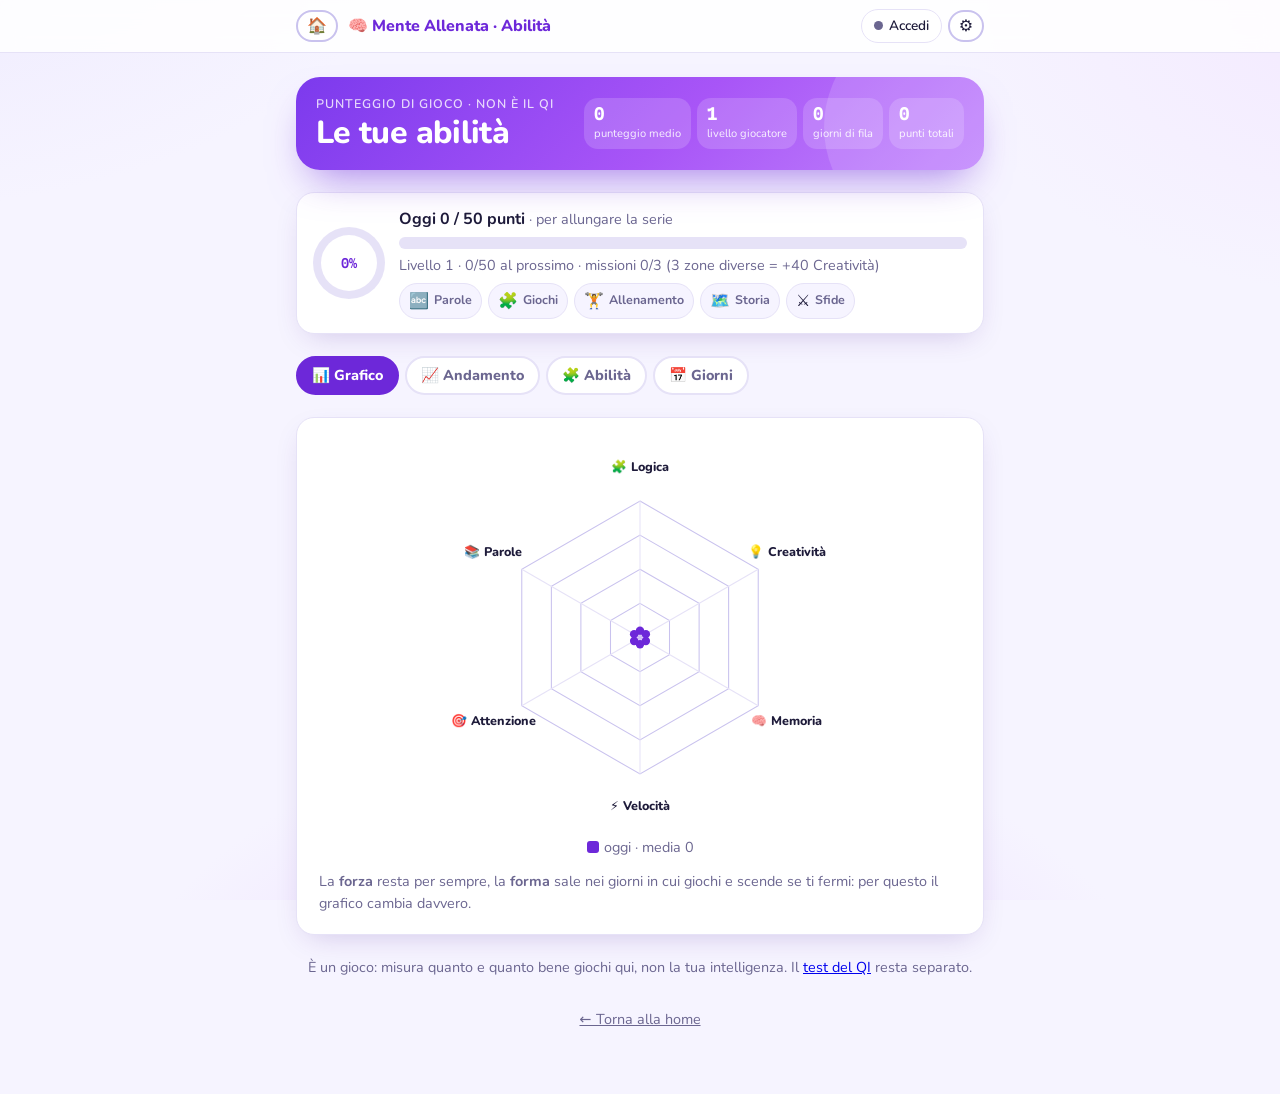
==== commit bbd23653: "Pagine Parole e Abilità più compatte: card richiudibili e schede - parole/: home con tre card piccol" ====
--- a/abilita/index.html
+++ b/abilita/index.html
@@ -8,6 +8,17 @@
 <link rel="stylesheet" href="https://fonts.googleapis.com/css2?family=Nunito:wght@500;700;800&family=Spline+Sans+Mono:wght@400;500;600&display=swap">
 <link rel="stylesheet" href="../stile.css">
 <style>
+.hero.compact{padding:18px 20px;gap:8px}.hero.compact h1{font-size:clamp(1.5rem,5vw,2rem)}
+.htop{display:flex;justify-content:space-between;align-items:center;gap:12px;flex-wrap:wrap}
+.kpis.mini{grid-template-columns:repeat(4,auto);gap:6px}.kpis.mini .kpi{padding:6px 10px}.kpis.mini .kpi b{font-size:1.1rem}.kpis.mini .kpi span{font-size:.7rem}
+.tabs{display:flex;gap:6px;overflow-x:auto;scrollbar-width:none}.tabs::-webkit-scrollbar{display:none}
+.tabs button{appearance:none;border:2px solid var(--border);background:var(--surface);border-radius:999px;padding:7px 14px;font:inherit;font-weight:800;font-size:.9rem;cursor:pointer;white-space:nowrap;color:var(--muted)}
+.tabs button.on{background:var(--brand);color:#fff;border-color:var(--brand)}
+.oggi{display:flex;gap:14px;align-items:center;flex-wrap:wrap}
+.oggi .ring{margin:0}
+.mis-row{display:flex;gap:6px;flex-wrap:wrap}
+.mis-row .mis{padding:5px 9px;border-radius:999px;gap:5px;font-size:.8rem}.mis-row .mis .ic{font-size:1rem}.mis-row .mis .st{font-family:inherit;font-weight:700;font-size:.78rem}.mis-row .mis.ok .st{color:var(--brand)}
+.oggi .ring{width:72px;height:72px}.oggi .ring span{width:56px;height:56px;font-size:.85rem}
 .kpis{display:grid;grid-template-columns:repeat(auto-fit,minmax(130px,1fr));gap:10px}
 .kpi{background:rgba(255,255,255,.16);border-radius:14px;padding:10px 14px;display:grid;gap:2px}
 .kpi b{font-family:var(--font-mono);font-size:1.4rem;line-height:1.1}
@@ -39,18 +50,16 @@
 <body>
 <div class="bar"><div class="bar-in"><div class="title"><a href="../" style="color:inherit;text-decoration:none">🧠 Mente Allenata</a> · Abilità</div><div class="scores"></div></div></div>
 <main class="wrap" id="app">
-<section class="hero">
-  <div class="eyebrow">Punteggio di gioco · non è il QI</div>
-  <h1>Le tue abilità</h1>
-  <p>Sei abilità che crescono ogni volta che giochi. La <b>forza</b> resta per sempre; la <b>forma</b> sale nei giorni in cui ti alleni e scende se ti fermi. Per questo il grafico cambia davvero.</p>
-  <div class="kpis" id="kpis"></div>
+<section class="hero compact">
+  <div class="htop"><div><div class="eyebrow">Punteggio di gioco · non è il QI</div><h1>Le tue abilità</h1></div><div class="kpis mini" id="kpis"></div></div>
 </section>
-<section class="card stack"><div class="sec-head"><h2>Oggi</h2></div><div id="oggi"></div></section>
-<section class="card stack"><h2>Il <span class="grad">grafico</span></h2><div id="radar"></div></section>
-<section class="card stack"><div class="sec-head" style="display:flex;justify-content:space-between;flex-wrap:wrap;gap:8px;align-items:center"><h2>Andamento</h2><div class="toggle" id="toggle"></div></div><div id="linea"></div><p class="hint" id="lineaNota"></p></section>
-<section class="card stack"><h2>Le sei abilità</h2><div class="skills" id="skills"></div></section>
-<section class="card stack"><h2>Giorni di allenamento</h2><div class="heat" id="heat"></div><p class="hint">Ultime 12 settimane: più scuro = più punti quel giorno.</p></section>
-<section class="note"><strong>È un gioco.</strong> Questi punteggi misurano quanto e quanto bene giochi qui, non la tua intelligenza. Per una stima del QI c'è il <a href="../test.html">test</a>, che resta separato.</section>
+<section class="card stack" style="padding:14px 16px"><div id="oggi"></div></section>
+<div class="tabs" id="tabs"><button class="on" data-tab="grafico">📊 Grafico</button><button data-tab="andamento">📈 Andamento</button><button data-tab="abilita">🧩 Abilità</button><button data-tab="giorni">📅 Giorni</button></div>
+<section class="card stack tab" data-tab="grafico"><div id="radar"></div><p class="hint">La <b>forza</b> resta per sempre, la <b>forma</b> sale nei giorni in cui giochi e scende se ti fermi: per questo il grafico cambia davvero.</p></section>
+<section class="card stack tab" data-tab="andamento" hidden><div class="toggle" id="toggle"></div><div id="linea"></div><p class="hint" id="lineaNota"></p></section>
+<section class="card stack tab" data-tab="abilita" hidden><div class="skills" id="skills"></div></section>
+<section class="card stack tab" data-tab="giorni" hidden><div class="heat" id="heat"></div><p class="hint">Ultime 12 settimane: più scuro = più punti quel giorno.</p></section>
+<p class="hint" style="text-align:center">È un gioco: misura quanto e quanto bene giochi qui, non la tua intelligenza. Il <a href="../test.html">test del QI</a> resta separato.</p>
 <p class="foot"><a href="../" style="color:var(--muted)">← Torna alla home</a></p>
 </main>
 <script>window.RACCOLTA_ENDPOINT="https://script.google.com/macros/s/AKfycbzgsmL26nxf3wzvzADgJ4ulpLXbfru19l_NfYDS-NGeXM5lYN4QLITrEe-sNHm23iBi/exec";</script>
@@ -69,9 +78,8 @@
   const pct=Math.min(100,Math.round(100*s.oggi/s.obiettivo));
   const F=A.FONTI;const fontiMis=['parole','giochi','allenamento','storia','sfide'];
   const nf=fontiMis.filter(f=>s.fontiOggi[f]>0).length;
-  const mis=fontiMis.map(f=>`<a class="mis ${s.fontiOggi[f]?'ok':''}" href="../${F[f].url}"><span class="ic">${F[f].ic}</span><b>${F[f].nome}</b><span class="st">${s.fontiOggi[f]?'✓ +'+s.fontiOggi[f]:'da fare'}</span></a>`).join('');
-  $('#oggi').innerHTML=`<div class="two"><div class="stack" style="justify-items:center;text-align:center"><div class="ring" style="--p:${pct}"><span>${pct}%</span></div><div><b>${s.oggi} / ${s.obiettivo} punti</b><br><span class="hint">${pct>=100?'Obiettivo raggiunto! Serie salva. 🔥':'Raggiungi l\'obiettivo per allungare la serie.'}</span></div><div class="hint">Livello ${s.livello}: ${s.xpLivello}/${s.xpProssimo} punti al prossimo</div><div class="lvbar" style="width:100%"><i style="width:${Math.min(100,100*s.xpLivello/s.xpProssimo)}%"></i></div></div>
-  <div class="stack"><div class="eyebrow">Missioni del giorno · ${nf}/3</div><div class="missioni">${mis}</div><span class="hint">${s.bonusOggi?'🎁 Bonus missioni preso: +40 Creatività.':'Gioca in 3 zone diverse oggi: bonus +40 Creatività.'}</span></div></div>`;
+  const NB={parole:'Parole',giochi:'Giochi',allenamento:'Allenamento',storia:'Storia',sfide:'Sfide'};const misR=fontiMis.map(f=>`<a class="mis ${s.fontiOggi[f]?'ok':''}" href="../${F[f].url}" title="${F[f].nome}"><span class="ic">${F[f].ic}</span><span class="st">${s.fontiOggi[f]?'+'+s.fontiOggi[f]:NB[f]}</span></a>`).join('');
+  $('#oggi').innerHTML=`<div class="oggi"><div class="ring" style="--p:${pct}"><span>${pct}%</span></div><div class="stack" style="gap:6px;flex:1;min-width:200px"><div><b>Oggi ${s.oggi} / ${s.obiettivo} punti</b> <span class="hint">· ${pct>=100?'obiettivo raggiunto 🔥':'per allungare la serie'}</span></div><div class="lvbar"><i style="width:${Math.min(100,100*s.xpLivello/s.xpProssimo)}%"></i></div><div class="hint">Livello ${s.livello} · ${s.xpLivello}/${s.xpProssimo} al prossimo · missioni ${nf}/3 ${s.bonusOggi?'🎁 bonus preso':'(3 zone diverse = +40 Creatività)'}</div><div class="mis-row">${misR}</div></div></div>`;
   $('#radar').innerHTML=A.radarHtml(s.punteggi)+`<div class="legend"><span><i style="background:var(--brand)"></i>oggi · media ${s.totale}</span></div>`;
   const ser=A.storico(giorni);$('#linea').innerHTML=A.lineaHtml(ser,campo==='tot'?'tot':'p_'+campo);
   const first=ser[0],last=ser[ser.length-1];const v0=campo==='tot'?first.tot:first.p[campo],v1=campo==='tot'?last.tot:last.p[campo];
@@ -86,9 +94,10 @@
 }
 // la linea per singola abilità legge p_<id>: adattiamo lineaHtml passando un campo derivato
 const _linea=A.lineaHtml;A.lineaHtml=(ser,c)=>{if(c.startsWith('p_')){const id=c.slice(2);ser=ser.map(x=>Object.assign({},x,{v:x.p[id]}));c='v'}return _linea(ser,c)};
-document.addEventListener('click',e=>{const b=e.target.closest('#toggle button');if(!b)return;if(b.dataset.c)campo=b.dataset.c;if(b.dataset.g)giorni=giorni===90?30:90;render()});
+document.addEventListener('click',e=>{const tb=e.target.closest('#tabs button');if(tb){document.querySelectorAll('#tabs button').forEach(x=>x.classList.toggle('on',x===tb));document.querySelectorAll('section.tab').forEach(x=>x.hidden=x.dataset.tab!==tb.dataset.tab);try{localStorage.setItem('testqi.abilita.tab',tb.dataset.tab)}catch(e){}return}const b=e.target.closest('#toggle button');if(!b)return;if(b.dataset.c)campo=b.dataset.c;if(b.dataset.g)giorni=giorni===90?30:90;render()});
 window.addEventListener('testqi:account',render);
 render();
+try{const t=localStorage.getItem('testqi.abilita.tab');const tb=t&&document.querySelector(`#tabs button[data-tab="${t}"]`);if(tb)tb.click()}catch(e){}
 })();
 </script>
 <script src="../js/pwa.js"></script>
--- a/stile.css
+++ b/stile.css
@@ -167,7 +167,7 @@
 .stat{display:grid;gap:2px;text-align:center}
 .stat .v{font-family:var(--font-mono);font-size:1.6rem;font-weight:600;line-height:1.1}
 .stat .l{font-size:.8rem;color:var(--muted);text-transform:uppercase;letter-spacing:.05em}
-.stats{display:grid;grid-template-columns:repeat(auto-fit,minmax(110px,1fr));gap:12px}
+.stats{display:grid;grid-template-columns:repeat(auto-fit,minmax(84px,1fr));gap:10px}
 .fb{display:grid;gap:8px;padding:14px 16px;border-radius:10px;border:1px solid var(--border);background:var(--surface)}
 .fb.ok{border-color:var(--ok);background:var(--ok-soft)}
 .fb.bad{border-color:var(--bad);background:var(--bad-soft)}
@@ -229,14 +229,48 @@
 .bar.ingame #cardAccedi{display:none}
 
 /* menu ⚙️ in alto a destra: accesso, suoni, installa l'app */
+[hidden]{display:none!important}
 .bar-in{position:relative}
-#barMenu{margin-left:auto;position:relative;flex:none}
+#barMenu{margin-left:auto;position:relative;flex:none;display:inline-flex;align-items:center;gap:6px}
+.bar .home-btn{flex:none;text-decoration:none}
 .bar .timer:not(.hidden-timer)~#barMenu{margin-left:0}
-#barMenu #menuBtn{position:relative}
-#barMenu .dot{position:absolute;top:2px;right:2px;width:9px;height:9px;border-radius:50%;background:var(--ok);border:2px solid #fff}
 .menu-pop{position:absolute;top:calc(100% + 8px);right:0;width:min(280px,calc(100vw - 24px));background:var(--surface);border:1px solid var(--border);border-radius:16px;box-shadow:var(--shadow);padding:6px;display:grid;gap:2px;z-index:20;text-align:left}
 .menu-row{display:flex;align-items:center;justify-content:space-between;gap:10px;padding:8px 10px;border-radius:10px;min-height:44px;font:inherit;background:none;border:0;color:inherit;width:100%;text-decoration:none;text-align:left}
 .menu-row .menu-lab{font-weight:700;white-space:nowrap}
 .menu-act{cursor:pointer}.menu-act:hover{background:var(--brand-50)}
-.menu-pop #cardAccedi{display:inline-flex}
-.menu-pop #cardAccedi .acc-btn{position:static!important;padding:5px 12px!important;font-size:.85rem!important;box-shadow:none!important;margin:0!important}
+#barMenu #cardAccedi{display:inline-flex}
+#barMenu #cardAccedi .acc-btn{position:static!important;padding:6px 12px!important;font-size:.85rem!important;box-shadow:none!important;margin:0!important;max-width:34vw;overflow:hidden;text-overflow:ellipsis;white-space:nowrap}
+
+/* diagnostica del collegamento (sfide) */
+.diag pre{margin:0;max-height:220px;overflow:auto;font-size:.78rem;line-height:1.45;background:var(--bg);border:1px solid var(--border);border-radius:8px;padding:10px;white-space:pre-wrap;word-break:break-word}
+
+/* ---- compattezza su telefono (Federico: "troppo scroll") ----
+   .tiles.compact : card piccole, 2 per riga (3 da 720px), ognuna col suo colore (8 palette a rotazione)
+   .fold          : sezione richiudibile; l'intestazione .sec-head (o h2/h3) apre e chiude, stato salvato in localStorage (js/menu.js)
+   .note.small    : avvertenza in una riga piccola */
+.sec-head{display:flex;align-items:baseline;justify-content:space-between;gap:12px;flex-wrap:wrap}
+.tiles.compact{grid-template-columns:repeat(2,minmax(0,1fr));gap:10px}
+.tiles.compact .tile{--c1:#7c3aed;--c2:#c084fc;--tint:#f3e8ff;padding:12px 12px 10px;gap:4px;border-radius:18px;border:0;background:linear-gradient(160deg,#fff 0%,var(--tint) 100%);box-shadow:0 1px 2px rgba(76,29,149,.06),0 10px 24px -14px rgba(76,29,149,.35);overflow:hidden}
+.tiles.compact .tile::before{content:"";position:absolute;inset:0 0 auto 0;height:4px;background:linear-gradient(90deg,var(--c1),var(--c2))}
+.tiles.compact .tile::after{content:"";position:absolute;right:-28px;bottom:-28px;width:90px;height:90px;border-radius:50%;background:linear-gradient(135deg,var(--c1),var(--c2));opacity:.10}
+.tiles.compact .tile .ic{font-size:1.3rem;width:40px;height:40px;display:grid;place-items:center;border-radius:12px;background:linear-gradient(135deg,var(--c1),var(--c2));box-shadow:0 6px 14px -6px var(--c1);margin:4px 0 4px}
+.tiles.compact .tile b{font-size:.95rem;line-height:1.2;letter-spacing:-.01em}
+.tiles.compact .tile>span:not(.ic):not(.pill):not(.cta){font-size:.74rem;line-height:1.3;display:-webkit-box;-webkit-line-clamp:2;-webkit-box-orient:vertical;overflow:hidden}
+.tiles.compact .tile .cta{font-size:.78rem;margin-top:2px;color:var(--c1);display:inline-flex;align-items:center;gap:4px}
+.tiles.compact .tile .pill{top:12px;right:10px;font-size:.6rem;padding:2px 7px;background:rgba(255,255,255,.85);color:var(--c1);border:1px solid color-mix(in srgb,var(--c1) 25%,transparent)}
+.tiles.compact .tile:hover{transform:translateY(-3px);box-shadow:0 16px 28px -14px var(--c1)}
+.tiles.compact .tile:active{transform:scale(.98)}
+.tiles.compact .tile:nth-child(8n+2){--c1:#f59e0b;--c2:#fbbf24;--tint:#fff7e6}
+.tiles.compact .tile:nth-child(8n+3){--c1:#0ea5e9;--c2:#67e8f9;--tint:#e8f7fd}
+.tiles.compact .tile:nth-child(8n+4){--c1:#e11d48;--c2:#fb7185;--tint:#ffe9ee}
+.tiles.compact .tile:nth-child(8n+5){--c1:#16a34a;--c2:#4ade80;--tint:#e9f9ee}
+.tiles.compact .tile:nth-child(8n+6){--c1:#ea580c;--c2:#fb923c;--tint:#fff1e8}
+.tiles.compact .tile:nth-child(8n+7){--c1:#2563eb;--c2:#60a5fa;--tint:#e8f0fe}
+.tiles.compact .tile:nth-child(8n+8){--c1:#db2777;--c2:#f472b6;--tint:#fde8f3}
+@media (min-width:720px){.tiles.compact{grid-template-columns:repeat(3,minmax(0,1fr))}}
+.fold>.sec-head,.fold>h2:first-child,.fold>h3:first-child{cursor:pointer;user-select:none;position:relative;padding-right:28px;margin:0}
+.fold>.sec-head::after,.fold>h2:first-child::after,.fold>h3:first-child::after{content:"";position:absolute;right:6px;top:50%;width:9px;height:9px;border-right:2.5px solid var(--muted);border-bottom:2.5px solid var(--muted);transform:translateY(-70%) rotate(45deg);transition:transform .2s}
+.fold.open>.sec-head::after,.fold.open>h2:first-child::after,.fold.open>h3:first-child::after{transform:translateY(-30%) rotate(225deg)}
+.fold:not(.open)>*:not(.sec-head):not(h2:first-child):not(h3:first-child){display:none}
+.fold:not(.open){padding-top:14px;padding-bottom:14px}
+.note.small{font-size:.8rem;padding:8px 12px;border-radius:8px;line-height:1.35}
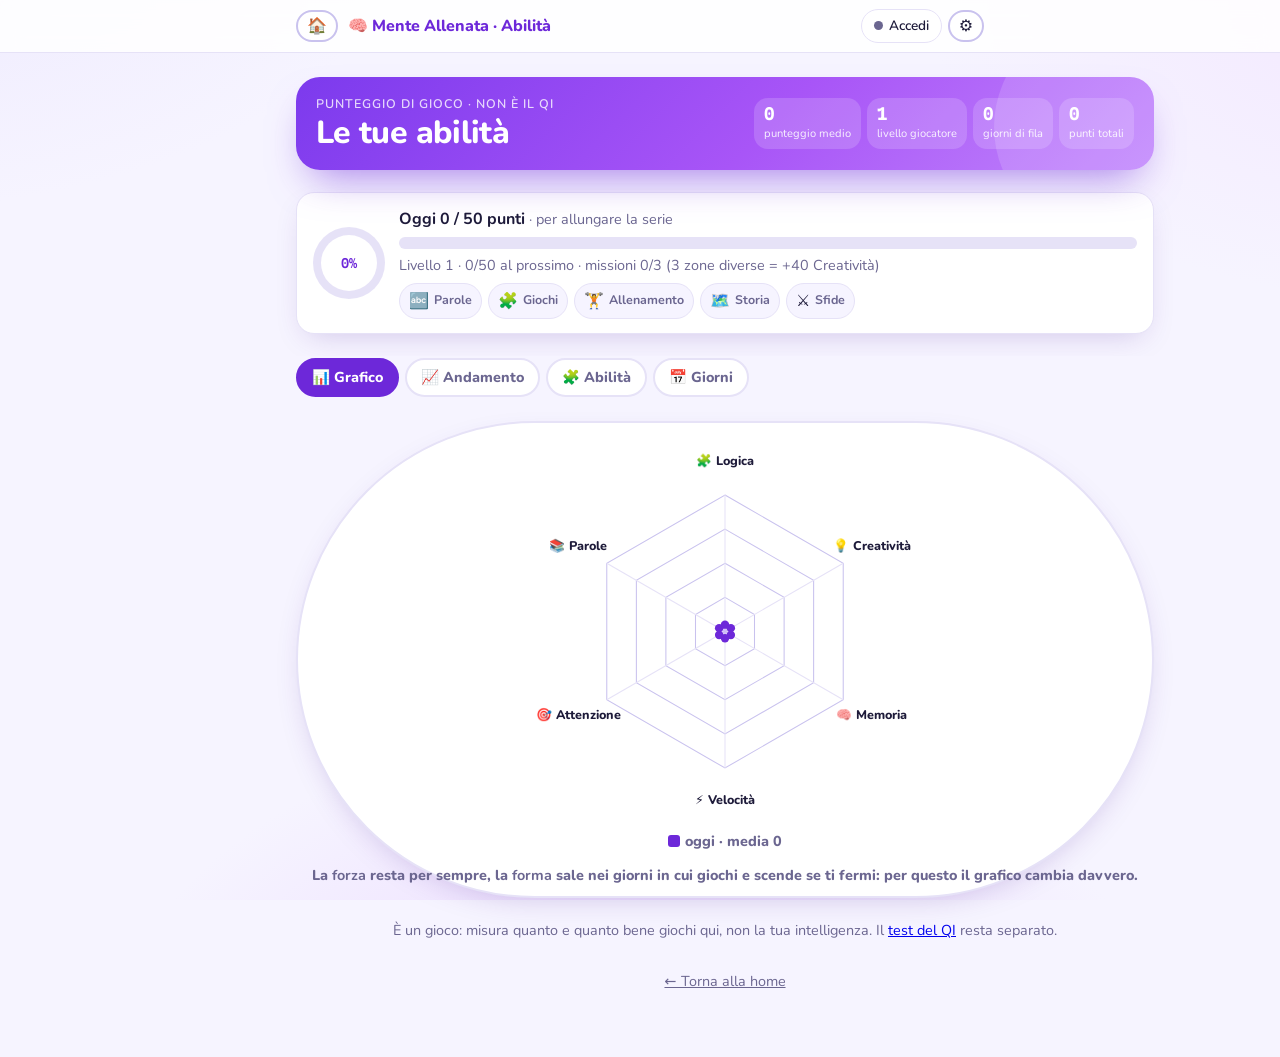
==== commit 28faa685: "Segnala un bug: voce nel menu ⚙️ di ogni pagina, scheda «bug» nel foglio, pagina /bug/ per leggere l" ====
--- a/abilita/index.html
+++ b/abilita/index.html
@@ -65,6 +65,7 @@
 <script>window.RACCOLTA_ENDPOINT="https://script.google.com/macros/s/AKfycbzgsmL26nxf3wzvzADgJ4ulpLXbfru19l_NfYDS-NGeXM5lYN4QLITrEe-sNHm23iBi/exec";</script>
 <script src="../sfide/effetti.js"></script>
 <script src="../js/menu.js"></script>
+<script src="../js/segnala.js"></script>
 <script src="../js/account.js"></script>
 <script src="../js/abilita.js"></script>
 <script>
--- a/stile.css
+++ b/stile.css
@@ -274,3 +274,20 @@
 .fold:not(.open)>*:not(.sec-head):not(h2:first-child):not(h3:first-child){display:none}
 .fold:not(.open){padding-top:14px;padding-bottom:14px}
 .note.small{font-size:.8rem;padding:8px 12px;border-radius:8px;line-height:1.35}
+/* inviti tra amici (sfide) */
+.card.invito{border-color:var(--brand);background:linear-gradient(135deg,var(--brand-50) 0%,#fff 100%);animation:pop .4s}
+#amici .pl .st{display:flex;gap:6px;align-items:center}
+.card.spiega{border-color:var(--brand-300);background:var(--brand-50);gap:4px}
+.card.spiega p{margin:0}
+
+/* schede (meno scroll) e griglie compatte */
+.tabs{display:flex;gap:6px;overflow-x:auto;scrollbar-width:none;padding:2px;margin:0 -2px;position:sticky;top:var(--bar-h,58px);z-index:5;background:var(--bg)}
+.tabs::-webkit-scrollbar{display:none}
+.tab{appearance:none;flex:1 0 auto;border:2px solid var(--border);background:var(--surface);color:var(--fg);border-radius:999px;padding:9px 14px;font:inherit;font-weight:800;cursor:pointer;white-space:nowrap}
+.tab.on{background:var(--grad);color:#fff;border-color:transparent}
+.areas.compact{grid-template-columns:repeat(auto-fill,minmax(160px,1fr));gap:10px}
+.areas.compact .area{padding:12px 14px;gap:6px;border-radius:16px}
+.areas.compact .area .ic{font-size:1.4rem}
+@media (max-width:560px){.areas.compact{grid-template-columns:1fr 1fr}.areas.compact .area>.hint{display:none}.areas.compact .area .lv{flex-direction:column;align-items:flex-start;gap:2px;font-size:.8rem}.areas.compact .area b{font-size:.95rem}.areas.compact .area svg.spark{height:24px}}
+details.mini{border:none;background:none}details.mini summary{padding:4px 0;font-weight:700;color:var(--brand)}details.mini .body{padding:8px 0 0}
+@media (max-width:560px){.tab{padding:8px 11px;font-size:.92rem}}
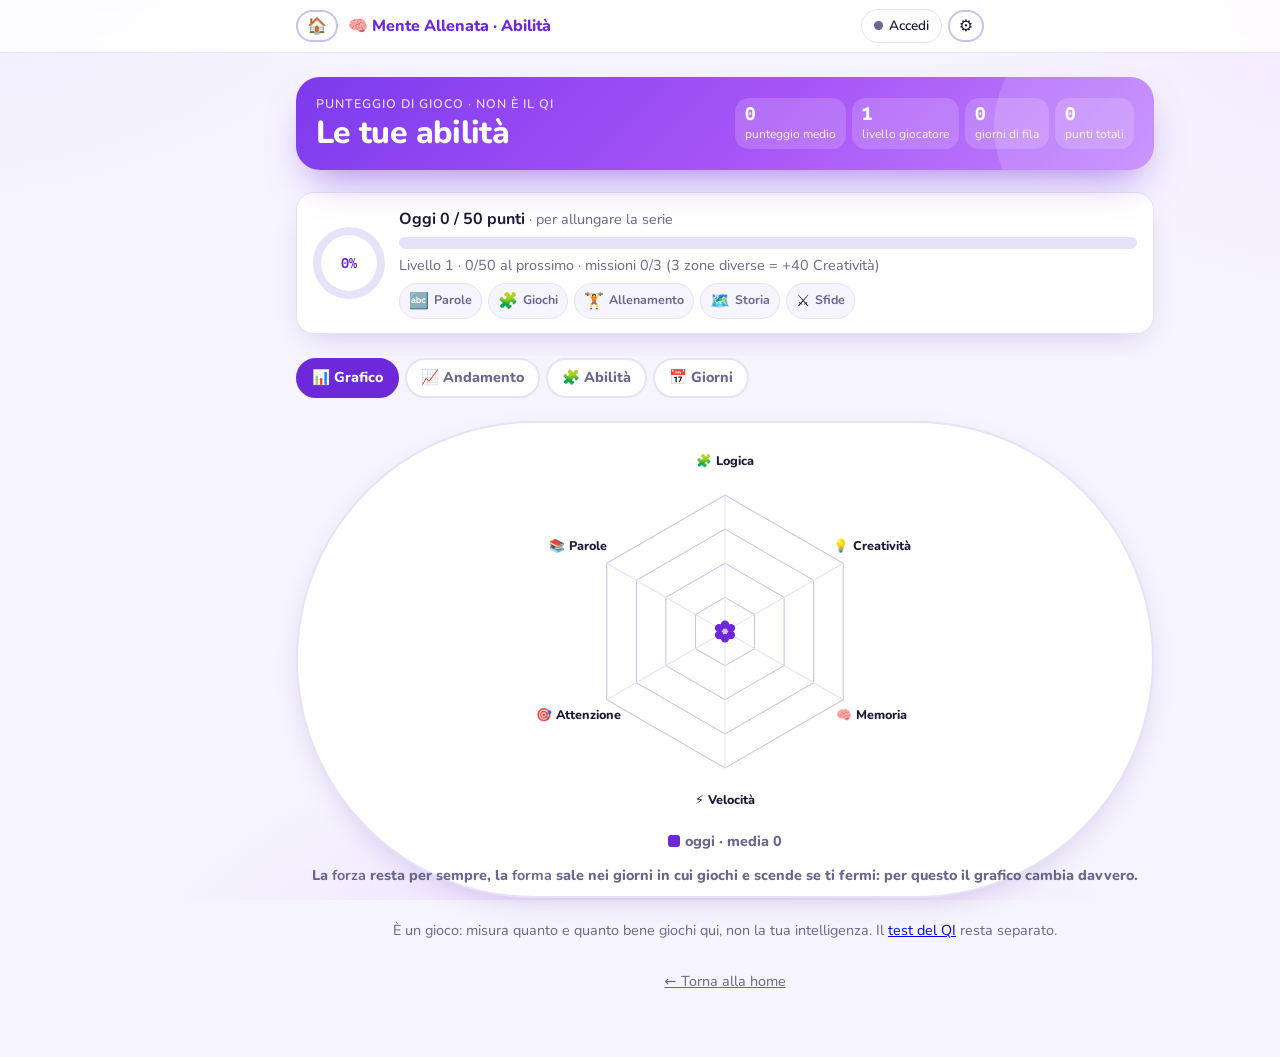
==== commit 22423406: "Migliorie dai betatester: tastiera nel test, avviso «rete lenta» nelle sfide, scritte più leggibili," ====
--- a/abilita/index.html
+++ b/abilita/index.html
@@ -10,7 +10,7 @@
 <style>
 .hero.compact{padding:18px 20px;gap:8px}.hero.compact h1{font-size:clamp(1.5rem,5vw,2rem)}
 .htop{display:flex;justify-content:space-between;align-items:center;gap:12px;flex-wrap:wrap}
-.kpis.mini{grid-template-columns:repeat(4,auto);gap:6px}.kpis.mini .kpi{padding:6px 10px}.kpis.mini .kpi b{font-size:1.1rem}.kpis.mini .kpi span{font-size:.7rem}
+.kpis.mini{grid-template-columns:repeat(4,auto);gap:6px}.kpis.mini .kpi{padding:6px 10px}.kpis.mini .kpi b{font-size:1.1rem}.kpis.mini .kpi span{font-size:.75rem}
 .tabs{display:flex;gap:6px;overflow-x:auto;scrollbar-width:none}.tabs::-webkit-scrollbar{display:none}
 .tabs button{appearance:none;border:2px solid var(--border);background:var(--surface);border-radius:999px;padding:7px 14px;font:inherit;font-weight:800;font-size:.9rem;cursor:pointer;white-space:nowrap;color:var(--muted)}
 .tabs button.on{background:var(--brand);color:#fff;border-color:var(--brand)}
--- a/stile.css
+++ b/stile.css
@@ -226,7 +226,7 @@
 /* pulsante account dentro la barra (sfide e allenamento) */
 .bar #cardAccedi{display:inline-flex;margin-left:6px}
 .bar #cardAccedi .acc-btn{position:static!important;padding:5px 10px!important;font-size:.85rem!important;box-shadow:none!important;margin:0!important}
-.bar.ingame #cardAccedi{display:none}
+.bar.ingame #cardAccedi,.bar.ingame #barMenu #cardAccedi{display:none}
 
 /* menu ⚙️ in alto a destra: accesso, suoni, installa l'app */
 [hidden]{display:none!important}
@@ -255,9 +255,9 @@
 .tiles.compact .tile::after{content:"";position:absolute;right:-28px;bottom:-28px;width:90px;height:90px;border-radius:50%;background:linear-gradient(135deg,var(--c1),var(--c2));opacity:.10}
 .tiles.compact .tile .ic{font-size:1.3rem;width:40px;height:40px;display:grid;place-items:center;border-radius:12px;background:linear-gradient(135deg,var(--c1),var(--c2));box-shadow:0 6px 14px -6px var(--c1);margin:4px 0 4px}
 .tiles.compact .tile b{font-size:.95rem;line-height:1.2;letter-spacing:-.01em}
-.tiles.compact .tile>span:not(.ic):not(.pill):not(.cta){font-size:.74rem;line-height:1.3;display:-webkit-box;-webkit-line-clamp:2;-webkit-box-orient:vertical;overflow:hidden}
+.tiles.compact .tile>span:not(.ic):not(.pill):not(.cta){font-size:.8rem;line-height:1.3;display:-webkit-box;-webkit-line-clamp:2;-webkit-box-orient:vertical;overflow:hidden}
 .tiles.compact .tile .cta{font-size:.78rem;margin-top:2px;color:var(--c1);display:inline-flex;align-items:center;gap:4px}
-.tiles.compact .tile .pill{top:12px;right:10px;font-size:.6rem;padding:2px 7px;background:rgba(255,255,255,.85);color:var(--c1);border:1px solid color-mix(in srgb,var(--c1) 25%,transparent)}
+.tiles.compact .tile .pill{top:12px;right:10px;font-size:.75rem;padding:2px 7px;background:rgba(255,255,255,.85);color:var(--c1);border:1px solid color-mix(in srgb,var(--c1) 25%,transparent)}
 .tiles.compact .tile:hover{transform:translateY(-3px);box-shadow:0 16px 28px -14px var(--c1)}
 .tiles.compact .tile:active{transform:scale(.98)}
 .tiles.compact .tile:nth-child(8n+2){--c1:#f59e0b;--c2:#fbbf24;--tint:#fff7e6}
@@ -291,3 +291,17 @@
 @media (max-width:560px){.areas.compact{grid-template-columns:1fr 1fr}.areas.compact .area>.hint{display:none}.areas.compact .area .lv{flex-direction:column;align-items:flex-start;gap:2px;font-size:.8rem}.areas.compact .area b{font-size:.95rem}.areas.compact .area svg.spark{height:24px}}
 details.mini{border:none;background:none}details.mini summary{padding:4px 0;font-weight:700;color:var(--brand)}details.mini .body{padding:8px 0 0}
 @media (max-width:560px){.tab{padding:8px 11px;font-size:.92rem}}
+/* sfide sui giochi: scelta rapida del gioco e partita a tutta pagina */
+.gchips{display:flex;flex-wrap:wrap;gap:6px;margin-bottom:10px}
+.gchip{appearance:none;border:2px solid var(--border);background:var(--surface);color:var(--fg);border-radius:12px;padding:6px 10px;font:inherit;font-weight:700;font-size:.88rem;cursor:pointer}
+.gchip.on{background:var(--grad,var(--accent));color:#fff;border-color:transparent}
+.gchip:disabled,.gd:disabled,.preset:disabled{cursor:default;opacity:.85}
+.gdiff{display:grid;grid-template-columns:repeat(10,1fr);gap:4px}
+.gd{appearance:none;border:2px solid var(--border);background:var(--surface);color:var(--fg);border-radius:9px;padding:7px 0;font:inherit;font-weight:800;font-family:var(--font-mono);cursor:pointer;min-width:0}
+.gd.on{background:var(--grad,var(--accent));color:#fff;border-color:transparent}
+body.gara-on .wrap{max-width:none;padding:0;gap:0}
+.gstrip{display:flex;align-items:center;gap:8px;flex-wrap:wrap;padding:6px max(10px,env(safe-area-inset-left,0px));font-size:.88rem;border-bottom:1px solid var(--border);background:var(--surface)}
+.gstrip .gs-t{font-weight:700}
+.gstrip .gs-o{position:relative;flex:1;min-width:120px;padding:3px 8px;border-radius:999px;background:var(--opp-soft);color:var(--opp);overflow:hidden;white-space:nowrap;text-overflow:ellipsis}
+.gstrip .gs-o i{position:absolute;left:0;top:0;bottom:0;background:var(--opp);opacity:.18}
+.gframe{display:block;width:100%;border:0;height:calc(100vh - 92px);height:calc(100dvh - 92px);background:var(--bg)}
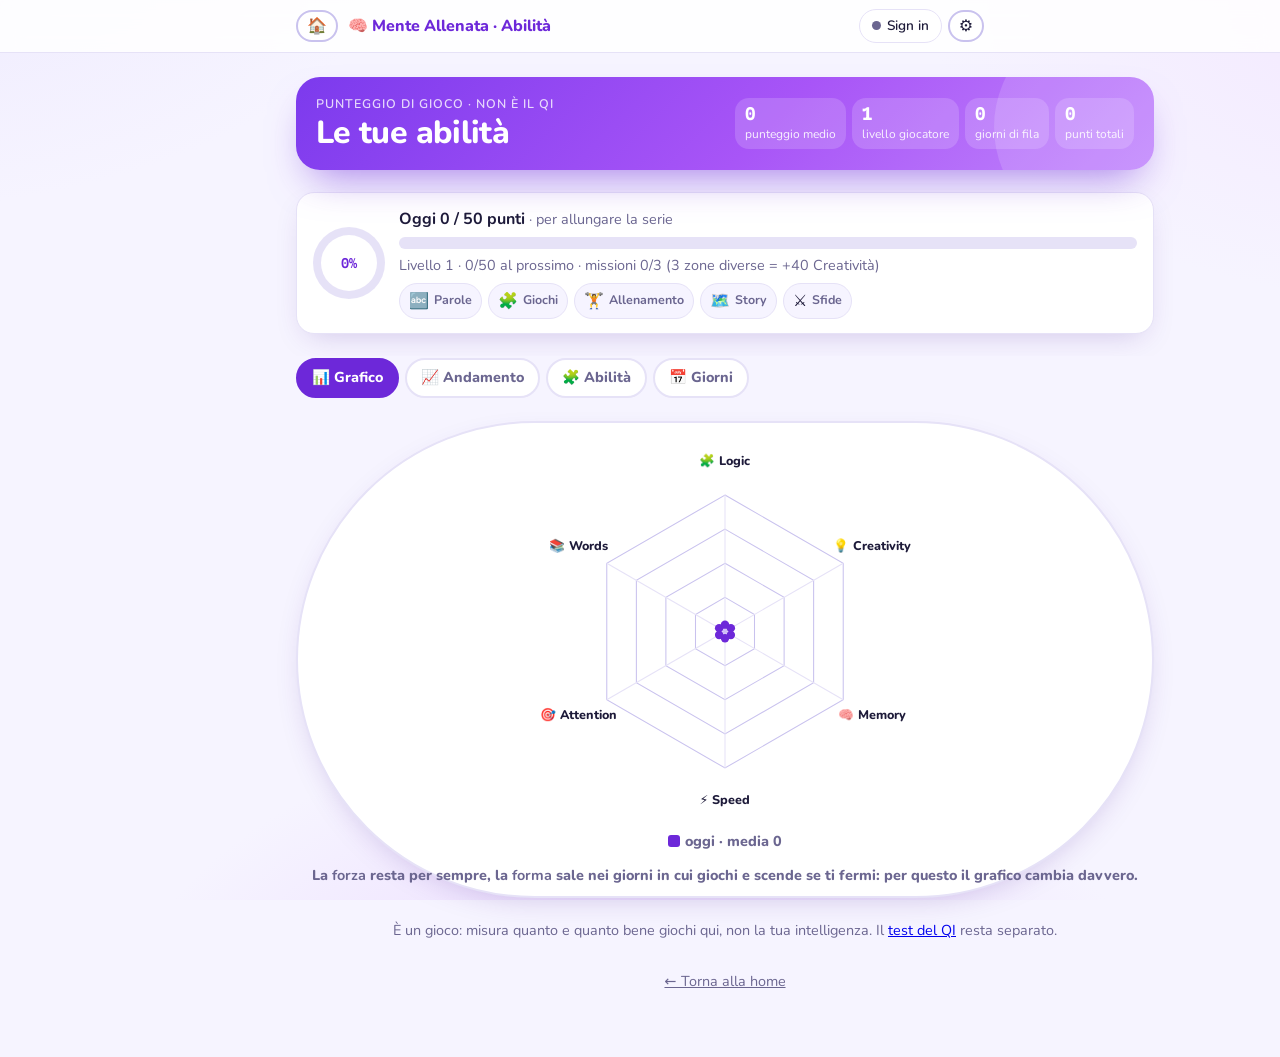
==== commit 157eba44: "Lingue: inglese + italiano con dizionario a runtime (js/lingua.js, lang/en.js) e selettore nel menu " ====
--- a/abilita/index.html
+++ b/abilita/index.html
@@ -64,6 +64,7 @@
 </main>
 <script>window.RACCOLTA_ENDPOINT="https://script.google.com/macros/s/AKfycbzgsmL26nxf3wzvzADgJ4ulpLXbfru19l_NfYDS-NGeXM5lYN4QLITrEe-sNHm23iBi/exec";</script>
 <script src="../sfide/effetti.js"></script>
+<script src="../js/lingua.js"></script>
 <script src="../js/menu.js"></script>
 <script src="../js/segnala.js"></script>
 <script src="../js/account.js"></script>
--- a/stile.css
+++ b/stile.css
@@ -305,3 +305,51 @@
 .gstrip .gs-o{position:relative;flex:1;min-width:120px;padding:3px 8px;border-radius:999px;background:var(--opp-soft);color:var(--opp);overflow:hidden;white-space:nowrap;text-overflow:ellipsis}
 .gstrip .gs-o i{position:absolute;left:0;top:0;bottom:0;background:var(--opp);opacity:.18}
 .gframe{display:block;width:100%;border:0;height:calc(100vh - 92px);height:calc(100dvh - 92px);background:var(--bg)}
+/* partite classificate */
+.card.ranked{background:linear-gradient(135deg,rgba(124,58,237,.10),rgba(236,72,153,.08)),var(--surface)}
+.rk-top{display:flex;align-items:center;justify-content:space-between;gap:10px;flex-wrap:wrap}
+.rk-top h2{margin:0}
+.lega{display:inline-flex;align-items:center;gap:4px;padding:4px 12px;border-radius:999px;font-weight:800;font-size:.95rem;color:#fff;background:#a16207;white-space:nowrap}
+.lega.mini{font-size:.8rem;padding:2px 9px}
+.lega.bronzo{background:linear-gradient(135deg,#b45309,#78350f)}
+.lega.argento{background:linear-gradient(135deg,#94a3b8,#475569)}
+.lega.oro{background:linear-gradient(135deg,#eab308,#a16207)}
+.lega.platino{background:linear-gradient(135deg,#22d3ee,#0e7490)}
+.lega.diamante{background:linear-gradient(135deg,#818cf8,#4338ca)}
+.lega.maestro{background:linear-gradient(135deg,#f472b6,#7c3aed)}
+.rk-bar{height:8px;border-radius:99px;background:var(--border);overflow:hidden;margin:10px 0 4px}
+.rk-bar i{display:block;height:100%;background:var(--grad,var(--accent));border-radius:99px;transition:width .6s}
+.rk-btns{display:grid;grid-template-columns:1fr 1fr;gap:8px;margin-top:8px}
+.rk-search{text-align:center}
+.rk-radar{position:relative;display:grid;place-items:center;height:120px}
+.rk-radar span{position:absolute;width:110px;height:110px;border-radius:50%;border:3px solid var(--accent);animation:rkPing 1.6s ease-out infinite}
+@keyframes rkPing{from{transform:scale(.4);opacity:1}to{transform:scale(1.2);opacity:0}}
+.rk-vs{display:grid;grid-template-columns:1fr auto 1fr;align-items:center;text-align:center;gap:8px;font-weight:700}
+.rk-esito.su .rk-top b{color:var(--ok,#15803d);font-size:1.3rem}
+.rk-esito.giu .rk-top b{color:var(--warn,#b91c1c);font-size:1.3rem}
+.rk-radar .lega{position:relative;z-index:1}
+
+/* nuove famiglie di quesiti (sfide/famiglie.js) */
+.figrow{display:flex;flex-wrap:wrap;align-items:center;gap:8px;background:var(--surface);border:1px solid var(--border);border-radius:12px;padding:10px;max-width:100%}
+.figrow .cell{width:58px;height:58px;flex:none;border:1px solid var(--border);border-radius:6px;display:flex;align-items:center;justify-content:center;color:var(--fg)}
+.figrow .cell svg{width:92%;height:92%}
+.figrow .cell.ask{border:2px dashed var(--accent);color:var(--accent);font-family:var(--font-mono);font-size:1.5rem;font-weight:600}
+.figrow .op{color:var(--muted);font-size:1.4rem;font-weight:600;padding:0 2px}
+.grid3.nums{max-width:300px}
+.grid3 .cell.num{font-size:clamp(1.1rem,4.5vw,1.5rem);font-weight:600}
+.eqs{display:grid;gap:6px;font-size:clamp(1.15rem,4.5vw,1.6rem);font-weight:600;background:var(--surface);border:1px solid var(--border);border-radius:12px;padding:12px 16px;width:fit-content;max-width:100%}
+.eqs .ask,.premesse .ask{color:var(--accent)}
+.pyr{display:grid;gap:4px;justify-items:center;background:var(--surface);border:1px solid var(--border);border-radius:12px;padding:12px;width:fit-content;max-width:100%}
+.pyr .prow{display:flex;gap:4px}
+.pyr .brick{display:flex;align-items:center;justify-content:center;width:50px;height:38px;border:1px solid var(--border);border-radius:6px;font-weight:600;font-size:1.05rem;background:var(--bg)}
+.pyr .brick.ask{border:2px dashed var(--accent);color:var(--accent)}
+.pyr .brick.hid{color:var(--muted)}
+.premesse{display:grid;gap:6px;background:var(--surface);border:1px solid var(--border);border-radius:12px;padding:12px 16px;font-size:1.08rem;line-height:1.45}
+.premesse p{margin:0}
+.figbox.iso svg{width:190px;height:150px;aspect-ratio:auto}
+.figbox.mirror{position:relative;padding-right:30px}
+.figbox.mirror .mir-line{position:absolute;right:12px;top:10px;bottom:10px;width:3px;border-radius:2px;background:var(--accent);opacity:.7}
+@media (max-width:480px){
+  .figrow .cell{width:50px;height:50px}
+  .pyr .brick{width:42px;height:34px;font-size:.95rem}
+}
